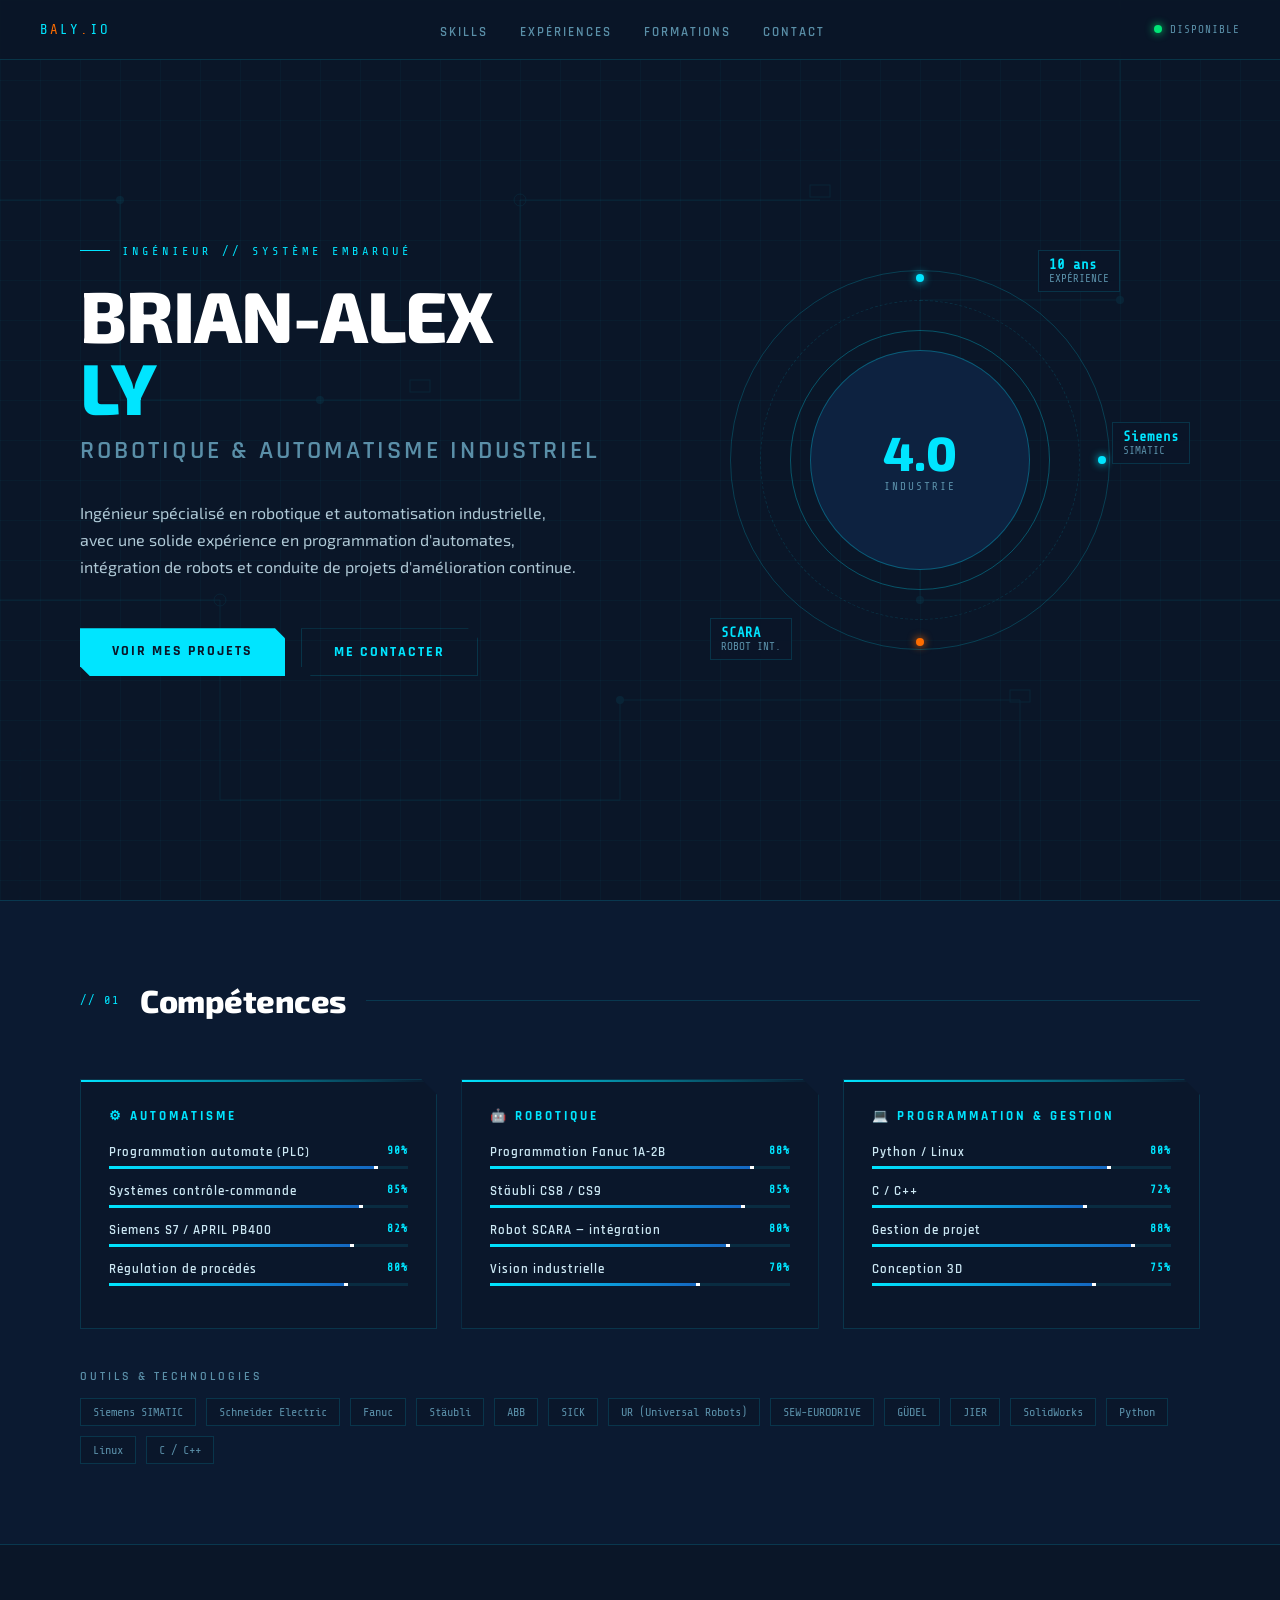
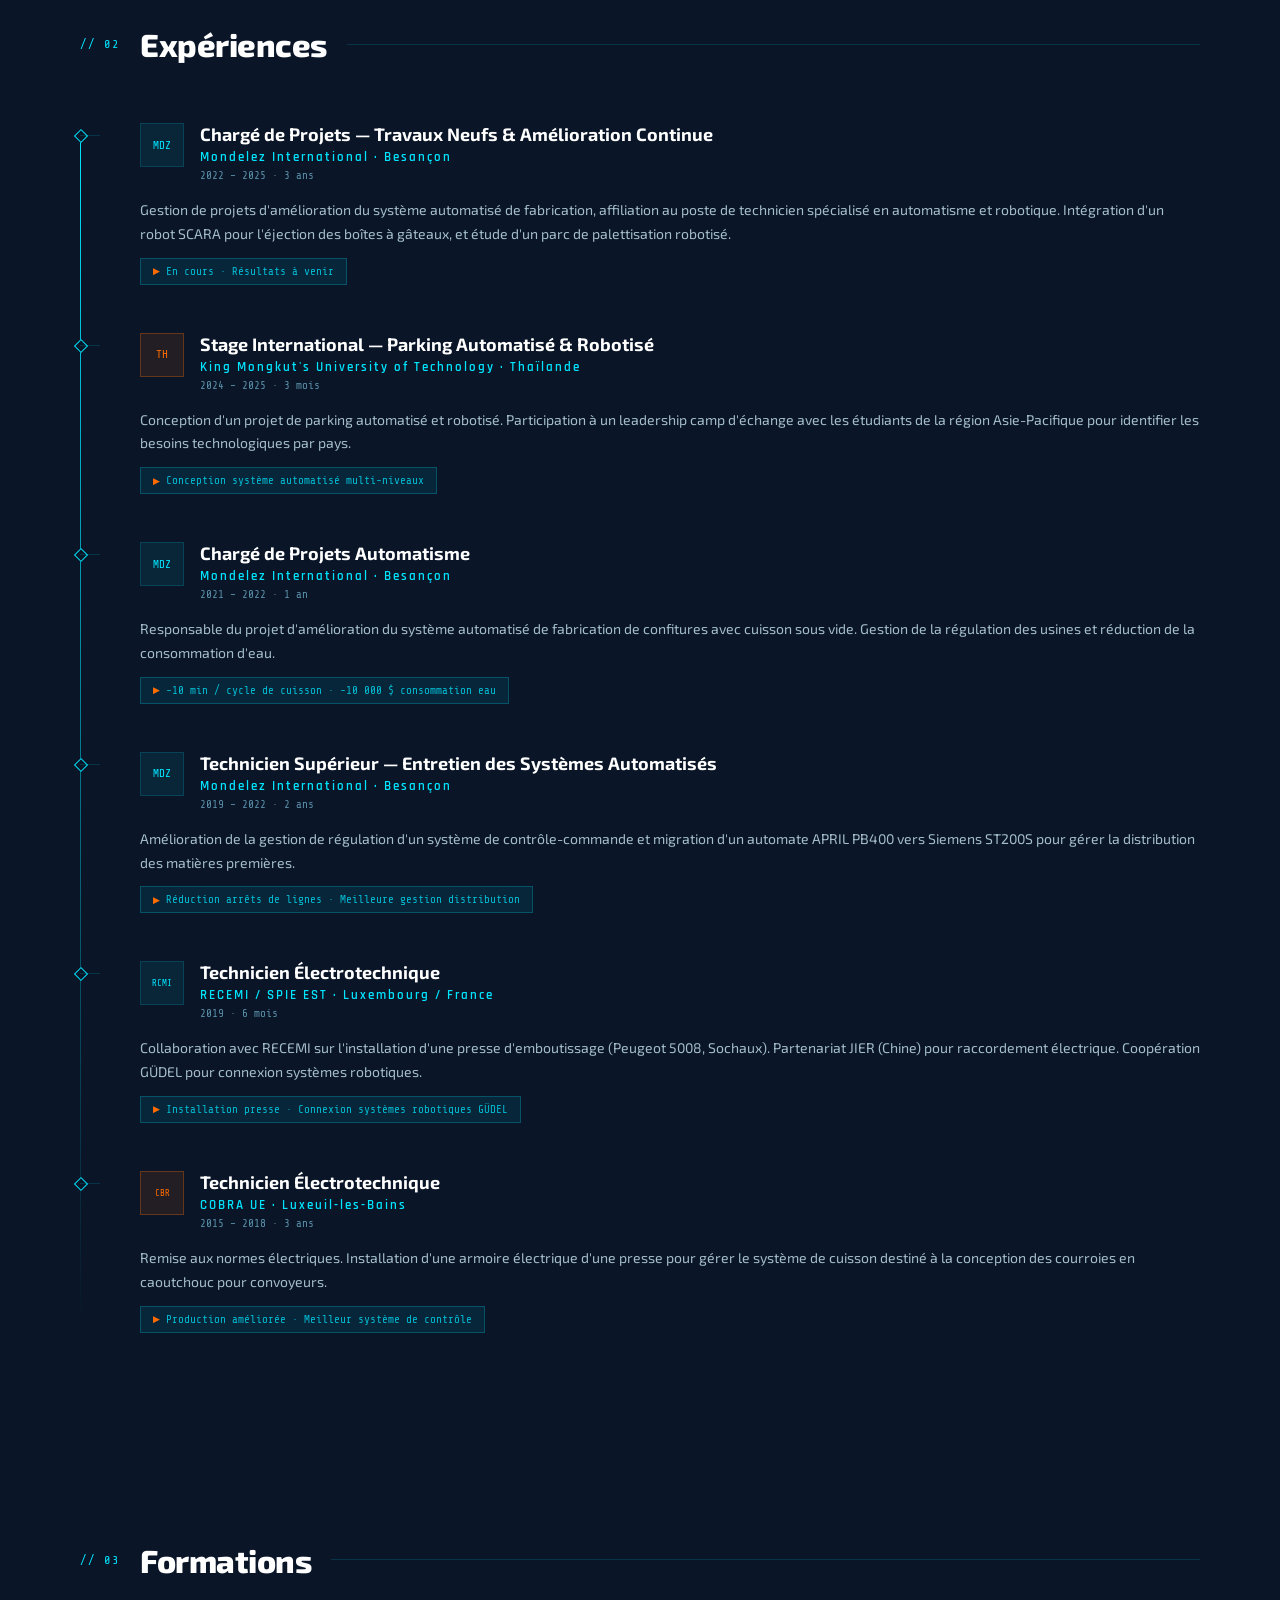
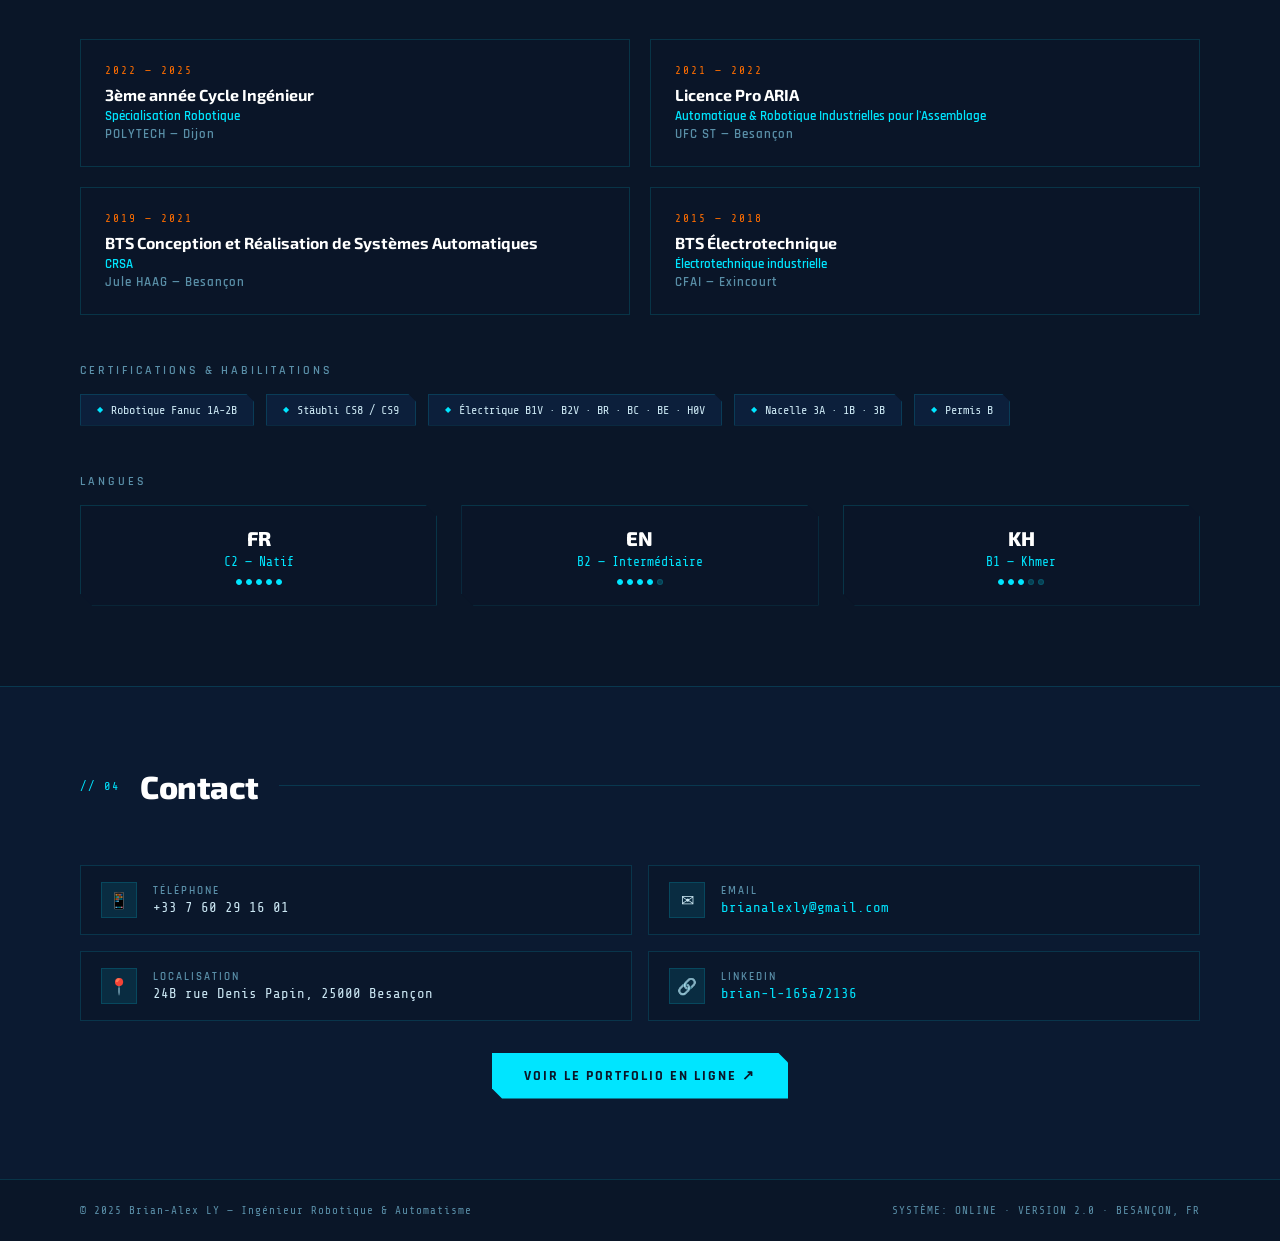
==== Index.html @ 38c1d8c1 "Create Index.html" ====
<!DOCTYPE html>
<html lang="fr">
<head>
<meta charset="UTF-8">
<meta name="viewport" content="width=device-width, initial-scale=1.0">
<title>Brian-Alex LY — Ingénieur Robotique & Automatisme</title>
<link href="https://fonts.googleapis.com/css2?family=Share+Tech+Mono&family=Rajdhani:wght@400;500;600;700&family=Exo+2:wght@300;400;600;800&display=swap" rel="stylesheet">
<style>
  :root {
    --cyan: #00e5ff;
    --blue: #1565c0;
    --dark-blue: #0a1628;
    --mid-blue: #0d2240;
    --accent: #00bcd4;
    --orange: #ff6d00;
    --text: #cce8f4;
    --muted: #5a8fa8;
    --grid: rgba(0,229,255,0.04);
    --border: rgba(0,229,255,0.15);
  }

  * { margin: 0; padding: 0; box-sizing: border-box; }

  html { scroll-behavior: smooth; }

  body {
    background: var(--dark-blue);
    color: var(--text);
    font-family: 'Exo 2', sans-serif;
    overflow-x: hidden;
  }

  /* GRID BACKGROUND */
  body::before {
    content: '';
    position: fixed;
    inset: 0;
    background-image:
      linear-gradient(rgba(0,229,255,0.03) 1px, transparent 1px),
      linear-gradient(90deg, rgba(0,229,255,0.03) 1px, transparent 1px);
    background-size: 40px 40px;
    pointer-events: none;
    z-index: 0;
  }

  /* CIRCUIT LINES */
  .circuit-bg {
    position: fixed;
    inset: 0;
    pointer-events: none;
    z-index: 0;
    overflow: hidden;
  }

  .circuit-bg svg {
    width: 100%;
    height: 100%;
    opacity: 0.07;
  }

  /* SCAN LINE */
  body::after {
    content: '';
    position: fixed;
    top: -100%;
    left: 0;
    right: 0;
    height: 2px;
    background: linear-gradient(90deg, transparent, var(--cyan), transparent);
    animation: scan 8s linear infinite;
    z-index: 1;
    pointer-events: none;
  }

  @keyframes scan {
    0% { top: -2px; opacity: 0.6; }
    100% { top: 100vh; opacity: 0; }
  }

  /* NAVIGATION */
  nav {
    position: fixed;
    top: 0;
    left: 0;
    right: 0;
    z-index: 100;
    background: rgba(10,22,40,0.92);
    border-bottom: 1px solid var(--border);
    backdrop-filter: blur(10px);
    display: flex;
    align-items: center;
    justify-content: space-between;
    padding: 0 40px;
    height: 60px;
  }

  .nav-logo {
    font-family: 'Share Tech Mono', monospace;
    color: var(--cyan);
    font-size: 14px;
    letter-spacing: 2px;
  }

  .nav-logo span {
    color: var(--orange);
  }

  nav ul {
    list-style: none;
    display: flex;
    gap: 32px;
  }

  nav a {
    color: var(--muted);
    text-decoration: none;
    font-family: 'Rajdhani', sans-serif;
    font-size: 13px;
    letter-spacing: 2px;
    text-transform: uppercase;
    font-weight: 600;
    transition: color 0.2s;
    position: relative;
  }

  nav a::after {
    content: '';
    position: absolute;
    bottom: -4px;
    left: 0;
    right: 0;
    height: 1px;
    background: var(--cyan);
    transform: scaleX(0);
    transition: transform 0.2s;
  }

  nav a:hover { color: var(--cyan); }
  nav a:hover::after { transform: scaleX(1); }

  /* HUD CORNER */
  .hud-corner {
    font-family: 'Share Tech Mono', monospace;
    font-size: 11px;
    color: var(--muted);
    letter-spacing: 1px;
  }

  /* MAIN WRAPPER */
  main {
    position: relative;
    z-index: 2;
  }

  /* HERO */
  .hero {
    min-height: 100vh;
    display: flex;
    align-items: center;
    padding: 80px 80px 60px;
    position: relative;
    overflow: hidden;
  }

  .hero-content {
    flex: 1;
    max-width: 650px;
  }

  .hero-label {
    font-family: 'Share Tech Mono', monospace;
    font-size: 12px;
    color: var(--cyan);
    letter-spacing: 4px;
    text-transform: uppercase;
    margin-bottom: 20px;
    display: flex;
    align-items: center;
    gap: 12px;
  }

  .hero-label::before {
    content: '';
    display: inline-block;
    width: 30px;
    height: 1px;
    background: var(--cyan);
  }

  h1 {
    font-family: 'Exo 2', sans-serif;
    font-size: clamp(42px, 6vw, 72px);
    font-weight: 800;
    line-height: 1;
    letter-spacing: -1px;
    margin-bottom: 12px;
    color: #ffffff;
  }

  h1 .last-name {
    color: var(--cyan);
    display: block;
  }

  .hero-title {
    font-family: 'Rajdhani', sans-serif;
    font-size: clamp(18px, 2.5vw, 26px);
    font-weight: 600;
    color: var(--muted);
    letter-spacing: 3px;
    text-transform: uppercase;
    margin-bottom: 32px;
  }

  .hero-desc {
    font-size: 16px;
    line-height: 1.7;
    color: var(--text);
    max-width: 500px;
    margin-bottom: 48px;
    opacity: 0.85;
  }

  .hero-cta {
    display: flex;
    gap: 16px;
    flex-wrap: wrap;
  }

  .btn-primary {
    font-family: 'Rajdhani', sans-serif;
    font-size: 14px;
    font-weight: 700;
    letter-spacing: 2px;
    text-transform: uppercase;
    padding: 14px 32px;
    background: var(--cyan);
    color: var(--dark-blue);
    border: none;
    cursor: pointer;
    clip-path: polygon(0 0, calc(100% - 10px) 0, 100% 10px, 100% 100%, 10px 100%, 0 calc(100% - 10px));
    transition: all 0.2s;
    text-decoration: none;
    display: inline-block;
  }

  .btn-primary:hover {
    background: #fff;
    transform: translateY(-2px);
  }

  .btn-ghost {
    font-family: 'Rajdhani', sans-serif;
    font-size: 14px;
    font-weight: 700;
    letter-spacing: 2px;
    text-transform: uppercase;
    padding: 14px 32px;
    background: transparent;
    color: var(--cyan);
    border: 1px solid var(--border);
    cursor: pointer;
    clip-path: polygon(0 0, calc(100% - 10px) 0, 100% 10px, 100% 100%, 10px 100%, 0 calc(100% - 10px));
    transition: all 0.2s;
    text-decoration: none;
    display: inline-block;
  }

  .btn-ghost:hover {
    background: rgba(0,229,255,0.08);
    border-color: var(--cyan);
    transform: translateY(-2px);
  }

  /* HERO VISUAL */
  .hero-visual {
    flex: 1;
    display: flex;
    justify-content: center;
    align-items: center;
    position: relative;
  }

  .robot-hud {
    position: relative;
    width: 380px;
    height: 380px;
  }

  .hud-ring {
    position: absolute;
    border-radius: 50%;
    border: 1px solid var(--border);
  }

  .hud-ring-1 {
    inset: 0;
    border-color: rgba(0,229,255,0.2);
    animation: spin-slow 20s linear infinite;
  }

  .hud-ring-2 {
    inset: 30px;
    border-color: rgba(0,229,255,0.12);
    animation: spin-slow 15s linear infinite reverse;
    border-style: dashed;
  }

  .hud-ring-3 {
    inset: 60px;
    border-color: rgba(0,229,255,0.3);
    animation: spin-slow 10s linear infinite;
  }

  @keyframes spin-slow {
    from { transform: rotate(0deg); }
    to { transform: rotate(360deg); }
  }

  .hud-center {
    position: absolute;
    inset: 80px;
    border-radius: 50%;
    background: var(--mid-blue);
    border: 1px solid rgba(0,229,255,0.3);
    display: flex;
    flex-direction: column;
    align-items: center;
    justify-content: center;
    font-family: 'Share Tech Mono', monospace;
  }

  .hud-center .hud-big {
    font-size: 48px;
    font-weight: 800;
    color: var(--cyan);
    font-family: 'Exo 2', sans-serif;
    line-height: 1;
  }

  .hud-center .hud-small {
    font-size: 11px;
    color: var(--muted);
    letter-spacing: 2px;
    margin-top: 4px;
  }

  .hud-dot {
    position: absolute;
    width: 8px;
    height: 8px;
    border-radius: 50%;
    background: var(--cyan);
    box-shadow: 0 0 8px var(--cyan);
  }

  .hud-stat {
    position: absolute;
    font-family: 'Share Tech Mono', monospace;
    font-size: 11px;
    color: var(--muted);
    background: rgba(10,22,40,0.9);
    border: 1px solid var(--border);
    padding: 6px 10px;
    white-space: nowrap;
  }

  .hud-stat strong { color: var(--cyan); display: block; font-size: 14px; }

  /* SECTION */
  section {
    padding: 80px 80px;
    position: relative;
    z-index: 2;
  }

  .section-header {
    display: flex;
    align-items: center;
    gap: 20px;
    margin-bottom: 60px;
  }

  .section-num {
    font-family: 'Share Tech Mono', monospace;
    font-size: 12px;
    color: var(--cyan);
    letter-spacing: 2px;
  }

  h2 {
    font-family: 'Exo 2', sans-serif;
    font-size: 32px;
    font-weight: 800;
    color: #fff;
    letter-spacing: -0.5px;
  }

  .section-line {
    flex: 1;
    height: 1px;
    background: var(--border);
  }

  /* SKILLS SECTION */
  #competences {
    background: rgba(13,34,64,0.4);
    border-top: 1px solid var(--border);
    border-bottom: 1px solid var(--border);
  }

  .skills-grid {
    display: grid;
    grid-template-columns: repeat(3, 1fr);
    gap: 24px;
  }

  .skill-category {
    background: rgba(10,22,40,0.6);
    border: 1px solid var(--border);
    padding: 28px;
    clip-path: polygon(0 0, calc(100% - 16px) 0, 100% 16px, 100% 100%, 0 100%);
    position: relative;
  }

  .skill-category::before {
    content: '';
    position: absolute;
    top: 0;
    left: 0;
    right: 0;
    height: 2px;
    background: linear-gradient(90deg, var(--cyan), transparent);
  }

  .skill-cat-title {
    font-family: 'Rajdhani', sans-serif;
    font-size: 13px;
    font-weight: 700;
    letter-spacing: 3px;
    text-transform: uppercase;
    color: var(--cyan);
    margin-bottom: 20px;
    display: flex;
    align-items: center;
    gap: 8px;
  }

  .skill-cat-title i {
    width: 20px;
    height: 20px;
    color: var(--orange);
  }

  .skill-item {
    margin-bottom: 14px;
  }

  .skill-name {
    font-size: 13px;
    color: var(--text);
    margin-bottom: 6px;
    display: flex;
    justify-content: space-between;
    font-family: 'Rajdhani', sans-serif;
    font-weight: 600;
    letter-spacing: 1px;
  }

  .skill-pct { color: var(--cyan); font-family: 'Share Tech Mono', monospace; font-size: 11px; }

  .skill-bar {
    height: 3px;
    background: rgba(0,229,255,0.1);
    position: relative;
    overflow: hidden;
  }

  .skill-fill {
    height: 100%;
    background: linear-gradient(90deg, var(--cyan), var(--blue));
    transition: width 1.2s ease;
    position: relative;
  }

  .skill-fill::after {
    content: '';
    position: absolute;
    right: 0;
    top: -2px;
    width: 4px;
    height: 7px;
    background: #fff;
  }

  /* EXPERIENCE */
  .timeline {
    position: relative;
    padding-left: 40px;
  }

  .timeline::before {
    content: '';
    position: absolute;
    left: 0;
    top: 8px;
    bottom: 8px;
    width: 1px;
    background: linear-gradient(180deg, var(--cyan), transparent);
  }

  .timeline-item {
    position: relative;
    margin-bottom: 48px;
    padding-left: 20px;
  }

  .timeline-item::before {
    content: '';
    position: absolute;
    left: -44px;
    top: 8px;
    width: 8px;
    height: 8px;
    border: 1px solid var(--cyan);
    background: var(--dark-blue);
    transform: rotate(45deg);
  }

  .timeline-item::after {
    content: '';
    position: absolute;
    left: -40px;
    top: 12px;
    width: 20px;
    height: 1px;
    background: var(--border);
  }

  .exp-header {
    display: flex;
    align-items: flex-start;
    gap: 16px;
    margin-bottom: 16px;
  }

  .exp-logo {
    width: 44px;
    height: 44px;
    background: rgba(0,229,255,0.08);
    border: 1px solid var(--border);
    display: flex;
    align-items: center;
    justify-content: center;
    font-family: 'Share Tech Mono', monospace;
    font-size: 11px;
    color: var(--cyan);
    flex-shrink: 0;
  }

  .exp-meta {
    flex: 1;
  }

  .exp-title {
    font-family: 'Exo 2', sans-serif;
    font-size: 18px;
    font-weight: 700;
    color: #fff;
    margin-bottom: 4px;
  }

  .exp-company {
    font-family: 'Rajdhani', sans-serif;
    font-size: 13px;
    color: var(--cyan);
    letter-spacing: 2px;
    font-weight: 600;
  }

  .exp-period {
    font-family: 'Share Tech Mono', monospace;
    font-size: 11px;
    color: var(--muted);
    margin-top: 4px;
  }

  .exp-body {
    font-size: 14px;
    line-height: 1.7;
    color: var(--text);
    opacity: 0.8;
    margin-bottom: 12px;
  }

  .result-badge {
    display: inline-flex;
    align-items: center;
    gap: 6px;
    background: rgba(0,188,212,0.1);
    border: 1px solid rgba(0,188,212,0.3);
    padding: 6px 12px;
    font-family: 'Share Tech Mono', monospace;
    font-size: 11px;
    color: var(--accent);
  }

  .result-badge::before {
    content: '▶';
    color: var(--orange);
    font-size: 9px;
  }

  /* FORMATION */
  .edu-grid {
    display: grid;
    grid-template-columns: repeat(2, 1fr);
    gap: 20px;
  }

  .edu-card {
    background: rgba(10,22,40,0.6);
    border: 1px solid var(--border);
    padding: 24px;
    position: relative;
    overflow: hidden;
    transition: border-color 0.2s, transform 0.2s;
  }

  .edu-card:hover {
    border-color: rgba(0,229,255,0.4);
    transform: translateY(-2px);
  }

  .edu-card::before {
    content: '';
    position: absolute;
    bottom: 0;
    left: 0;
    right: 0;
    height: 2px;
    background: linear-gradient(90deg, transparent, var(--cyan), transparent);
    opacity: 0;
    transition: opacity 0.2s;
  }

  .edu-card:hover::before { opacity: 1; }

  .edu-year {
    font-family: 'Share Tech Mono', monospace;
    font-size: 11px;
    color: var(--orange);
    margin-bottom: 8px;
    letter-spacing: 2px;
  }

  .edu-degree {
    font-family: 'Exo 2', sans-serif;
    font-size: 16px;
    font-weight: 700;
    color: #fff;
    margin-bottom: 4px;
  }

  .edu-school {
    font-size: 13px;
    color: var(--muted);
    font-family: 'Rajdhani', sans-serif;
    font-weight: 600;
    letter-spacing: 1px;
  }

  /* CERTIFICATIONS */
  .cert-grid {
    display: flex;
    flex-wrap: wrap;
    gap: 12px;
  }

  .cert-tag {
    display: inline-flex;
    align-items: center;
    gap: 8px;
    background: rgba(13,34,64,0.8);
    border: 1px solid var(--border);
    padding: 8px 16px;
    font-family: 'Share Tech Mono', monospace;
    font-size: 12px;
    color: var(--text);
    clip-path: polygon(0 0, calc(100% - 8px) 0, 100% 8px, 100% 100%, 0 100%);
  }

  .cert-tag::before {
    content: '◆';
    color: var(--cyan);
    font-size: 8px;
  }

  /* LANGUES */
  .lang-grid {
    display: flex;
    gap: 24px;
    flex-wrap: wrap;
  }

  .lang-card {
    flex: 1;
    min-width: 140px;
    background: rgba(10,22,40,0.6);
    border: 1px solid var(--border);
    padding: 20px;
    text-align: center;
    clip-path: polygon(0 0, calc(100% - 12px) 0, 100% 12px, 100% 100%, 12px 100%, 0 calc(100% - 12px));
  }

  .lang-name {
    font-family: 'Exo 2', sans-serif;
    font-size: 20px;
    font-weight: 800;
    color: #fff;
    margin-bottom: 4px;
  }

  .lang-level {
    font-family: 'Share Tech Mono', monospace;
    font-size: 13px;
    color: var(--cyan);
  }

  .lang-dots {
    display: flex;
    justify-content: center;
    gap: 4px;
    margin-top: 10px;
  }

  .lang-dot {
    width: 6px;
    height: 6px;
    border-radius: 50%;
    background: rgba(0,229,255,0.2);
    border: 1px solid var(--border);
  }

  .lang-dot.active { background: var(--cyan); border-color: var(--cyan); }

  /* CONTACT */
  #contact {
    background: rgba(13,34,64,0.4);
    border-top: 1px solid var(--border);
  }

  .contact-grid {
    display: grid;
    grid-template-columns: repeat(2, 1fr);
    gap: 16px;
  }

  .contact-item {
    display: flex;
    align-items: center;
    gap: 16px;
    background: rgba(10,22,40,0.6);
    border: 1px solid var(--border);
    padding: 16px 20px;
    transition: border-color 0.2s;
  }

  .contact-item:hover { border-color: rgba(0,229,255,0.4); }

  .contact-icon {
    width: 36px;
    height: 36px;
    background: rgba(0,229,255,0.1);
    border: 1px solid var(--border);
    display: flex;
    align-items: center;
    justify-content: center;
    font-size: 16px;
    flex-shrink: 0;
  }

  .contact-label {
    font-family: 'Rajdhani', sans-serif;
    font-size: 11px;
    letter-spacing: 2px;
    text-transform: uppercase;
    color: var(--muted);
    margin-bottom: 2px;
    font-weight: 600;
  }

  .contact-value {
    font-size: 14px;
    color: var(--text);
    font-family: 'Share Tech Mono', monospace;
  }

  .contact-value a {
    color: var(--cyan);
    text-decoration: none;
  }

  /* TOOLS */
  .tools-grid {
    display: flex;
    flex-wrap: wrap;
    gap: 10px;
  }

  .tool-tag {
    font-family: 'Share Tech Mono', monospace;
    font-size: 12px;
    color: var(--muted);
    background: rgba(10,22,40,0.6);
    border: 1px solid var(--border);
    padding: 6px 12px;
    transition: all 0.2s;
  }

  .tool-tag:hover {
    color: var(--cyan);
    border-color: rgba(0,229,255,0.3);
    background: rgba(0,229,255,0.05);
  }

  /* FOOTER */
  footer {
    position: relative;
    z-index: 2;
    border-top: 1px solid var(--border);
    padding: 24px 80px;
    display: flex;
    justify-content: space-between;
    align-items: center;
  }

  footer p {
    font-family: 'Share Tech Mono', monospace;
    font-size: 11px;
    color: var(--muted);
    letter-spacing: 1px;
  }

  /* GLITCH EFFECT */
  @keyframes glitch {
    0%, 100% { clip-path: none; transform: none; }
    20% { clip-path: inset(20% 0 60% 0); transform: translateX(-3px); }
    40% { clip-path: inset(60% 0 10% 0); transform: translateX(3px); }
    60% { clip-path: inset(40% 0 30% 0); transform: translateX(-2px); }
  }

  .glitch {
    position: relative;
    display: inline-block;
  }

  /* ANIMATE IN */
  .fade-in {
    opacity: 0;
    transform: translateY(20px);
    transition: opacity 0.6s ease, transform 0.6s ease;
  }

  .fade-in.visible {
    opacity: 1;
    transform: translateY(0);
  }

  /* STATUS INDICATOR */
  .status-dot {
    display: inline-block;
    width: 8px;
    height: 8px;
    border-radius: 50%;
    background: #00e676;
    box-shadow: 0 0 8px #00e676;
    animation: blink 2s ease-in-out infinite;
    margin-right: 8px;
  }

  @keyframes blink {
    0%, 100% { opacity: 1; }
    50% { opacity: 0.3; }
  }

  /* RESPONSIVE */
  @media (max-width: 900px) {
    section, .hero { padding: 60px 24px; }
    nav { padding: 0 24px; }
    nav ul { gap: 16px; }
    .hero { flex-direction: column; gap: 48px; }
    .hero-visual { order: -1; }
    .robot-hud { width: 260px; height: 260px; }
    .hud-center { inset: 55px; }
    .skills-grid { grid-template-columns: 1fr; }
    .edu-grid { grid-template-columns: 1fr; }
    .contact-grid { grid-template-columns: 1fr; }
    footer { padding: 20px 24px; flex-direction: column; gap: 8px; text-align: center; }
  }
</style>
</head>
<body>

<!-- Circuit background -->
<div class="circuit-bg">
  <svg viewBox="0 0 1440 900" preserveAspectRatio="xMidYMid slice" xmlns="http://www.w3.org/2000/svg">
    <path d="M 0 200 L 200 200 L 200 400 L 400 400" stroke="#00e5ff" stroke-width="1" fill="none"/>
    <circle cx="200" cy="200" r="4" fill="#00e5ff"/>
    <circle cx="400" cy="400" r="4" fill="#00e5ff"/>
    <path d="M 400 400 L 600 400 L 600 200 L 900 200" stroke="#00e5ff" stroke-width="1" fill="none"/>
    <circle cx="600" cy="200" r="6" fill="none" stroke="#00e5ff" stroke-width="1"/>
    <path d="M 1200 0 L 1200 300 L 1000 300 L 1000 600 L 1440 600" stroke="#00e5ff" stroke-width="1" fill="none"/>
    <circle cx="1200" cy="300" r="4" fill="#00e5ff"/>
    <circle cx="1000" cy="600" r="4" fill="#00e5ff"/>
    <path d="M 0 600 L 300 600 L 300 800 L 700 800" stroke="#00e5ff" stroke-width="1" fill="none"/>
    <circle cx="300" cy="600" r="6" fill="none" stroke="#00e5ff" stroke-width="1"/>
    <path d="M 700 800 L 700 700 L 1100 700 L 1100 900" stroke="#00e5ff" stroke-width="1" fill="none"/>
    <circle cx="700" cy="700" r="4" fill="#00e5ff"/>
    <rect x="490" y="380" width="20" height="12" fill="none" stroke="#00e5ff" stroke-width="1"/>
    <rect x="890" y="185" width="20" height="12" fill="none" stroke="#00e5ff" stroke-width="1"/>
    <rect x="1090" y="690" width="20" height="12" fill="none" stroke="#00e5ff" stroke-width="1"/>
    <path d="M 800 0 L 800 150 L 1100 150" stroke="#00e5ff" stroke-width="0.5" stroke-dasharray="4,4" fill="none" opacity="0.5"/>
    <path d="M 100 900 L 100 750 L 500 750" stroke="#00e5ff" stroke-width="0.5" stroke-dasharray="4,4" fill="none" opacity="0.5"/>
  </svg>
</div>

<!-- Navigation -->
<nav>
  <div class="nav-logo">B<span>A</span>LY<span>.</span>IO</div>
  <ul>
    <li><a href="#competences">Skills</a></li>
    <li><a href="#experience">Expériences</a></li>
    <li><a href="#formations">Formations</a></li>
    <li><a href="#contact">Contact</a></li>
  </ul>
  <div class="hud-corner"><span class="status-dot"></span>DISPONIBLE</div>
</nav>

<!-- Hero -->
<main>
<section class="hero">
  <div class="hero-content">
    <div class="hero-label">
      <span>Ingénieur // Système embarqué</span>
    </div>
    <h1>
      BRIAN-ALEX
      <span class="last-name">LY</span>
    </h1>
    <div class="hero-title">Robotique &amp; Automatisme Industriel</div>
    <p class="hero-desc">
      Ingénieur spécialisé en robotique et automatisation industrielle, avec une solide expérience en programmation d'automates, intégration de robots et conduite de projets d'amélioration continue.
    </p>
    <div class="hero-cta">
      <a href="#experience" class="btn-primary">Voir mes projets</a>
      <a href="mailto:brianalexly@gmail.com" class="btn-ghost">Me contacter</a>
    </div>
  </div>

  <div class="hero-visual">
    <div class="robot-hud">
      <div class="hud-ring hud-ring-1"></div>
      <div class="hud-ring hud-ring-2"></div>
      <div class="hud-ring hud-ring-3"></div>
      <div class="hud-center">
        <div class="hud-big">4.0</div>
        <div class="hud-small">INDUSTRIE</div>
      </div>
      <!-- Dots on rings -->
      <div class="hud-dot" style="top: 4px; left: 50%; margin-left: -4px;"></div>
      <div class="hud-dot" style="bottom: 4px; left: 50%; margin-left: -4px; background: var(--orange);box-shadow:0 0 8px var(--orange);"></div>
      <div class="hud-dot" style="right: 4px; top: 50%; margin-top: -4px;"></div>
      <!-- HUD Stats floating -->
      <div class="hud-stat" style="top: -20px; right: -10px;">
        <strong>10 ans</strong>EXPÉRIENCE
      </div>
      <div class="hud-stat" style="bottom: -10px; left: -20px;">
        <strong>SCARA</strong>ROBOT INT.
      </div>
      <div class="hud-stat" style="top: 40%; right: -80px;">
        <strong>Siemens</strong>SIMATIC
      </div>
    </div>
  </div>
</section>

<!-- Compétences -->
<section id="competences">
  <div class="section-header">
    <span class="section-num">// 01</span>
    <h2>Compétences</h2>
    <div class="section-line"></div>
  </div>

  <div class="skills-grid">
    <div class="skill-category fade-in">
      <div class="skill-cat-title">⚙ Automatisme</div>
      <div class="skill-item">
        <div class="skill-name">Programmation automate (PLC) <span class="skill-pct">90%</span></div>
        <div class="skill-bar"><div class="skill-fill" data-width="90" style="width:0%"></div></div>
      </div>
      <div class="skill-item">
        <div class="skill-name">Systèmes contrôle-commande <span class="skill-pct">85%</span></div>
        <div class="skill-bar"><div class="skill-fill" data-width="85" style="width:0%"></div></div>
      </div>
      <div class="skill-item">
        <div class="skill-name">Siemens S7 / APRIL PB400 <span class="skill-pct">82%</span></div>
        <div class="skill-bar"><div class="skill-fill" data-width="82" style="width:0%"></div></div>
      </div>
      <div class="skill-item">
        <div class="skill-name">Régulation de procédés <span class="skill-pct">80%</span></div>
        <div class="skill-bar"><div class="skill-fill" data-width="80" style="width:0%"></div></div>
      </div>
    </div>

    <div class="skill-category fade-in" style="transition-delay:0.1s">
      <div class="skill-cat-title">🤖 Robotique</div>
      <div class="skill-item">
        <div class="skill-name">Programmation Fanuc 1A-2B <span class="skill-pct">88%</span></div>
        <div class="skill-bar"><div class="skill-fill" data-width="88" style="width:0%"></div></div>
      </div>
      <div class="skill-item">
        <div class="skill-name">Stäubli CS8 / CS9 <span class="skill-pct">85%</span></div>
        <div class="skill-bar"><div class="skill-fill" data-width="85" style="width:0%"></div></div>
      </div>
      <div class="skill-item">
        <div class="skill-name">Robot SCARA — intégration <span class="skill-pct">80%</span></div>
        <div class="skill-bar"><div class="skill-fill" data-width="80" style="width:0%"></div></div>
      </div>
      <div class="skill-item">
        <div class="skill-name">Vision industrielle <span class="skill-pct">70%</span></div>
        <div class="skill-bar"><div class="skill-fill" data-width="70" style="width:0%"></div></div>
      </div>
    </div>

    <div class="skill-category fade-in" style="transition-delay:0.2s">
      <div class="skill-cat-title">💻 Programmation &amp; Gestion</div>
      <div class="skill-item">
        <div class="skill-name">Python / Linux <span class="skill-pct">80%</span></div>
        <div class="skill-bar"><div class="skill-fill" data-width="80" style="width:0%"></div></div>
      </div>
      <div class="skill-item">
        <div class="skill-name">C / C++ <span class="skill-pct">72%</span></div>
        <div class="skill-bar"><div class="skill-fill" data-width="72" style="width:0%"></div></div>
      </div>
      <div class="skill-item">
        <div class="skill-name">Gestion de projet <span class="skill-pct">88%</span></div>
        <div class="skill-bar"><div class="skill-fill" data-width="88" style="width:0%"></div></div>
      </div>
      <div class="skill-item">
        <div class="skill-name">Conception 3D <span class="skill-pct">75%</span></div>
        <div class="skill-bar"><div class="skill-fill" data-width="75" style="width:0%"></div></div>
      </div>
    </div>
  </div>

  <!-- Tools -->
  <div style="margin-top: 40px;">
    <div style="font-family:'Rajdhani',sans-serif;font-size:12px;letter-spacing:3px;color:var(--muted);text-transform:uppercase;font-weight:600;margin-bottom:14px;">Outils &amp; Technologies</div>
    <div class="tools-grid">
      <span class="tool-tag">Siemens SIMATIC</span>
      <span class="tool-tag">Schneider Electric</span>
      <span class="tool-tag">Fanuc</span>
      <span class="tool-tag">Stäubli</span>
      <span class="tool-tag">ABB</span>
      <span class="tool-tag">SICK</span>
      <span class="tool-tag">UR (Universal Robots)</span>
      <span class="tool-tag">SEW-EURODRIVE</span>
      <span class="tool-tag">GÜDEL</span>
      <span class="tool-tag">JIER</span>
      <span class="tool-tag">SolidWorks</span>
      <span class="tool-tag">Python</span>
      <span class="tool-tag">Linux</span>
      <span class="tool-tag">C / C++</span>
    </div>
  </div>
</section>

<!-- Experience -->
<section id="experience">
  <div class="section-header">
    <span class="section-num">// 02</span>
    <h2>Expériences</h2>
    <div class="section-line"></div>
  </div>

  <div class="timeline">

    <div class="timeline-item fade-in">
      <div class="exp-header">
        <div class="exp-logo">MDZ</div>
        <div class="exp-meta">
          <div class="exp-title">Chargé de Projets — Travaux Neufs &amp; Amélioration Continue</div>
          <div class="exp-company">Mondelez International · Besançon</div>
          <div class="exp-period">2022 – 2025 · 3 ans</div>
        </div>
      </div>
      <p class="exp-body">
        Gestion de projets d'amélioration du système automatisé de fabrication, affiliation au poste de technicien spécialisé en automatisme et robotique. Intégration d'un robot SCARA pour l'éjection des boîtes à gâteaux, et étude d'un parc de palettisation robotisé.
      </p>
      <span class="result-badge">En cours · Résultats à venir</span>
    </div>

    <div class="timeline-item fade-in" style="transition-delay:0.1s">
      <div class="exp-header">
        <div class="exp-logo" style="background:rgba(255,109,0,0.1);border-color:rgba(255,109,0,0.3);color:var(--orange);">TH</div>
        <div class="exp-meta">
          <div class="exp-title">Stage International — Parking Automatisé &amp; Robotisé</div>
          <div class="exp-company">King Mongkut's University of Technology · Thaïlande</div>
          <div class="exp-period">2024 – 2025 · 3 mois</div>
        </div>
      </div>
      <p class="exp-body">
        Conception d'un projet de parking automatisé et robotisé. Participation à un leadership camp d'échange avec les étudiants de la région Asie-Pacifique pour identifier les besoins technologiques par pays.
      </p>
      <span class="result-badge">Conception système automatisé multi-niveaux</span>
    </div>

    <div class="timeline-item fade-in" style="transition-delay:0.15s">
      <div class="exp-header">
        <div class="exp-logo">MDZ</div>
        <div class="exp-meta">
          <div class="exp-title">Chargé de Projets Automatisme</div>
          <div class="exp-company">Mondelez International · Besançon</div>
          <div class="exp-period">2021 – 2022 · 1 an</div>
        </div>
      </div>
      <p class="exp-body">
        Responsable du projet d'amélioration du système automatisé de fabrication de confitures avec cuisson sous vide. Gestion de la régulation des usines et réduction de la consommation d'eau.
      </p>
      <span class="result-badge">-10 min / cycle de cuisson · -10 000 $ consommation eau</span>
    </div>

    <div class="timeline-item fade-in" style="transition-delay:0.2s">
      <div class="exp-header">
        <div class="exp-logo">MDZ</div>
        <div class="exp-meta">
          <div class="exp-title">Technicien Supérieur — Entretien des Systèmes Automatisés</div>
          <div class="exp-company">Mondelez International · Besançon</div>
          <div class="exp-period">2019 – 2022 · 2 ans</div>
        </div>
      </div>
      <p class="exp-body">
        Amélioration de la gestion de régulation d'un système de contrôle-commande et migration d'un automate APRIL PB400 vers Siemens ST200S pour gérer la distribution des matières premières.
      </p>
      <span class="result-badge">Réduction arrêts de lignes · Meilleure gestion distribution</span>
    </div>

    <div class="timeline-item fade-in" style="transition-delay:0.25s">
      <div class="exp-header">
        <div class="exp-logo" style="font-size:9px;">RCMI</div>
        <div class="exp-meta">
          <div class="exp-title">Technicien Électrotechnique</div>
          <div class="exp-company">RECEMI / SPIE EST · Luxembourg / France</div>
          <div class="exp-period">2019 · 6 mois</div>
        </div>
      </div>
      <p class="exp-body">
        Collaboration avec RECEMI sur l'installation d'une presse d'emboutissage (Peugeot 5008, Sochaux). Partenariat JIER (Chine) pour raccordement électrique. Coopération GÜDEL pour connexion systèmes robotiques.
      </p>
      <span class="result-badge">Installation presse · Connexion systèmes robotiques GÜDEL</span>
    </div>

    <div class="timeline-item fade-in" style="transition-delay:0.3s">
      <div class="exp-header">
        <div class="exp-logo" style="font-size:9px;background:rgba(255,109,0,0.1);border-color:rgba(255,109,0,0.3);color:var(--orange);">CBR</div>
        <div class="exp-meta">
          <div class="exp-title">Technicien Électrotechnique</div>
          <div class="exp-company">COBRA UE · Luxeuil-les-Bains</div>
          <div class="exp-period">2015 – 2018 · 3 ans</div>
        </div>
      </div>
      <p class="exp-body">
        Remise aux normes électriques. Installation d'une armoire électrique d'une presse pour gérer le système de cuisson destiné à la conception des courroies en caoutchouc pour convoyeurs.
      </p>
      <span class="result-badge">Production améliorée · Meilleur système de contrôle</span>
    </div>

  </div>
</section>

<!-- Formations -->
<section id="formations">
  <div class="section-header">
    <span class="section-num">// 03</span>
    <h2>Formations</h2>
    <div class="section-line"></div>
  </div>

  <div class="edu-grid">
    <div class="edu-card fade-in">
      <div class="edu-year">2022 — 2025</div>
      <div class="edu-degree">3ème année Cycle Ingénieur</div>
      <div style="font-size:13px;color:var(--cyan);margin:4px 0 2px;font-family:'Rajdhani',sans-serif;font-weight:600;">Spécialisation Robotique</div>
      <div class="edu-school">POLYTECH — Dijon</div>
    </div>
    <div class="edu-card fade-in" style="transition-delay:0.05s">
      <div class="edu-year">2021 — 2022</div>
      <div class="edu-degree">Licence Pro ARIA</div>
      <div style="font-size:13px;color:var(--cyan);margin:4px 0 2px;font-family:'Rajdhani',sans-serif;font-weight:600;">Automatique &amp; Robotique Industrielles pour l'Assemblage</div>
      <div class="edu-school">UFC ST — Besançon</div>
    </div>
    <div class="edu-card fade-in" style="transition-delay:0.1s">
      <div class="edu-year">2019 — 2021</div>
      <div class="edu-degree">BTS Conception et Réalisation de Systèmes Automatiques</div>
      <div style="font-size:13px;color:var(--cyan);margin:4px 0 2px;font-family:'Rajdhani',sans-serif;font-weight:600;">CRSA</div>
      <div class="edu-school">Jule HAAG — Besançon</div>
    </div>
    <div class="edu-card fade-in" style="transition-delay:0.15s">
      <div class="edu-year">2015 — 2018</div>
      <div class="edu-degree">BTS Électrotechnique</div>
      <div style="font-size:13px;color:var(--cyan);margin:4px 0 2px;font-family:'Rajdhani',sans-serif;font-weight:600;">Électrotechnique industrielle</div>
      <div class="edu-school">CFAI — Exincourt</div>
    </div>
  </div>

  <!-- Certifications -->
  <div style="margin-top: 48px;">
    <div style="font-family:'Rajdhani',sans-serif;font-size:12px;letter-spacing:3px;color:var(--muted);text-transform:uppercase;font-weight:600;margin-bottom:16px;">Certifications &amp; Habilitations</div>
    <div class="cert-grid">
      <span class="cert-tag">Robotique Fanuc 1A-2B</span>
      <span class="cert-tag">Stäubli CS8 / CS9</span>
      <span class="cert-tag">Électrique B1V · B2V · BR · BC · BE · H0V</span>
      <span class="cert-tag">Nacelle 3A · 1B · 3B</span>
      <span class="cert-tag">Permis B</span>
    </div>
  </div>

  <!-- Langues -->
  <div style="margin-top: 48px;">
    <div style="font-family:'Rajdhani',sans-serif;font-size:12px;letter-spacing:3px;color:var(--muted);text-transform:uppercase;font-weight:600;margin-bottom:16px;">Langues</div>
    <div class="lang-grid">
      <div class="lang-card">
        <div class="lang-name">FR</div>
        <div class="lang-level">C2 — Natif</div>
        <div class="lang-dots">
          <div class="lang-dot active"></div>
          <div class="lang-dot active"></div>
          <div class="lang-dot active"></div>
          <div class="lang-dot active"></div>
          <div class="lang-dot active"></div>
        </div>
      </div>
      <div class="lang-card">
        <div class="lang-name">EN</div>
        <div class="lang-level">B2 — Intermédiaire</div>
        <div class="lang-dots">
          <div class="lang-dot active"></div>
          <div class="lang-dot active"></div>
          <div class="lang-dot active"></div>
          <div class="lang-dot active"></div>
          <div class="lang-dot"></div>
        </div>
      </div>
      <div class="lang-card">
        <div class="lang-name">KH</div>
        <div class="lang-level">B1 — Khmer</div>
        <div class="lang-dots">
          <div class="lang-dot active"></div>
          <div class="lang-dot active"></div>
          <div class="lang-dot active"></div>
          <div class="lang-dot"></div>
          <div class="lang-dot"></div>
        </div>
      </div>
    </div>
  </div>
</section>

<!-- Contact -->
<section id="contact">
  <div class="section-header">
    <span class="section-num">// 04</span>
    <h2>Contact</h2>
    <div class="section-line"></div>
  </div>

  <div class="contact-grid">
    <div class="contact-item">
      <div class="contact-icon">📱</div>
      <div>
        <div class="contact-label">Téléphone</div>
        <div class="contact-value">+33 7 60 29 16 01</div>
      </div>
    </div>
    <div class="contact-item">
      <div class="contact-icon">✉</div>
      <div>
        <div class="contact-label">Email</div>
        <div class="contact-value"><a href="mailto:brianalexly@gmail.com">brianalexly@gmail.com</a></div>
      </div>
    </div>
    <div class="contact-item">
      <div class="contact-icon">📍</div>
      <div>
        <div class="contact-label">Localisation</div>
        <div class="contact-value">24B rue Denis Papin, 25000 Besançon</div>
      </div>
    </div>
    <div class="contact-item">
      <div class="contact-icon">🔗</div>
      <div>
        <div class="contact-label">LinkedIn</div>
        <div class="contact-value"><a href="https://www.linkedin.com/in/brian-l-165a72136" target="_blank">brian-l-165a72136</a></div>
      </div>
    </div>
  </div>

  <div style="margin-top:32px;text-align:center;">
    <a href="https://baly1996.github.io" target="_blank" class="btn-primary">
      Voir le portfolio en ligne ↗
    </a>
  </div>
</section>
</main>

<footer>
  <p>© 2025 Brian-Alex LY — Ingénieur Robotique &amp; Automatisme</p>
  <p>SYSTÈME: ONLINE · VERSION 2.0 · BESANÇON, FR</p>
</footer>

<script>
// Skill bars animation
const observer = new IntersectionObserver((entries) => {
  entries.forEach(entry => {
    if (entry.isIntersecting) {
      entry.target.classList.add('visible');
      const bars = entry.target.querySelectorAll('.skill-fill');
      bars.forEach(bar => {
        bar.style.width = bar.dataset.width + '%';
      });
    }
  });
}, { threshold: 0.15 });

document.querySelectorAll('.fade-in').forEach(el => observer.observe(el));

// Animate skill bars when section enters view
const skillObs = new IntersectionObserver((entries) => {
  entries.forEach(entry => {
    if (entry.isIntersecting) {
      entry.target.querySelectorAll('.skill-fill').forEach(bar => {
        setTimeout(() => { bar.style.width = bar.dataset.width + '%'; }, 200);
      });
      skillObs.unobserve(entry.target);
    }
  });
}, { threshold: 0.2 });

document.querySelectorAll('.skill-category').forEach(el => skillObs.observe(el));

// Typing effect for hero label
const label = document.querySelector('.hero-label span');
const text = label.textContent;
label.textContent = '';
let i = 0;
const type = () => {
  if (i < text.length) {
    label.textContent += text[i++];
    setTimeout(type, 40);
  }
};
setTimeout(type, 500);

// HUD dots orbit
const dots = document.querySelectorAll('.hud-dot');
let angle = 0;
setInterval(() => {
  angle += 0.5;
}, 50);
</script>
</body>
</html>
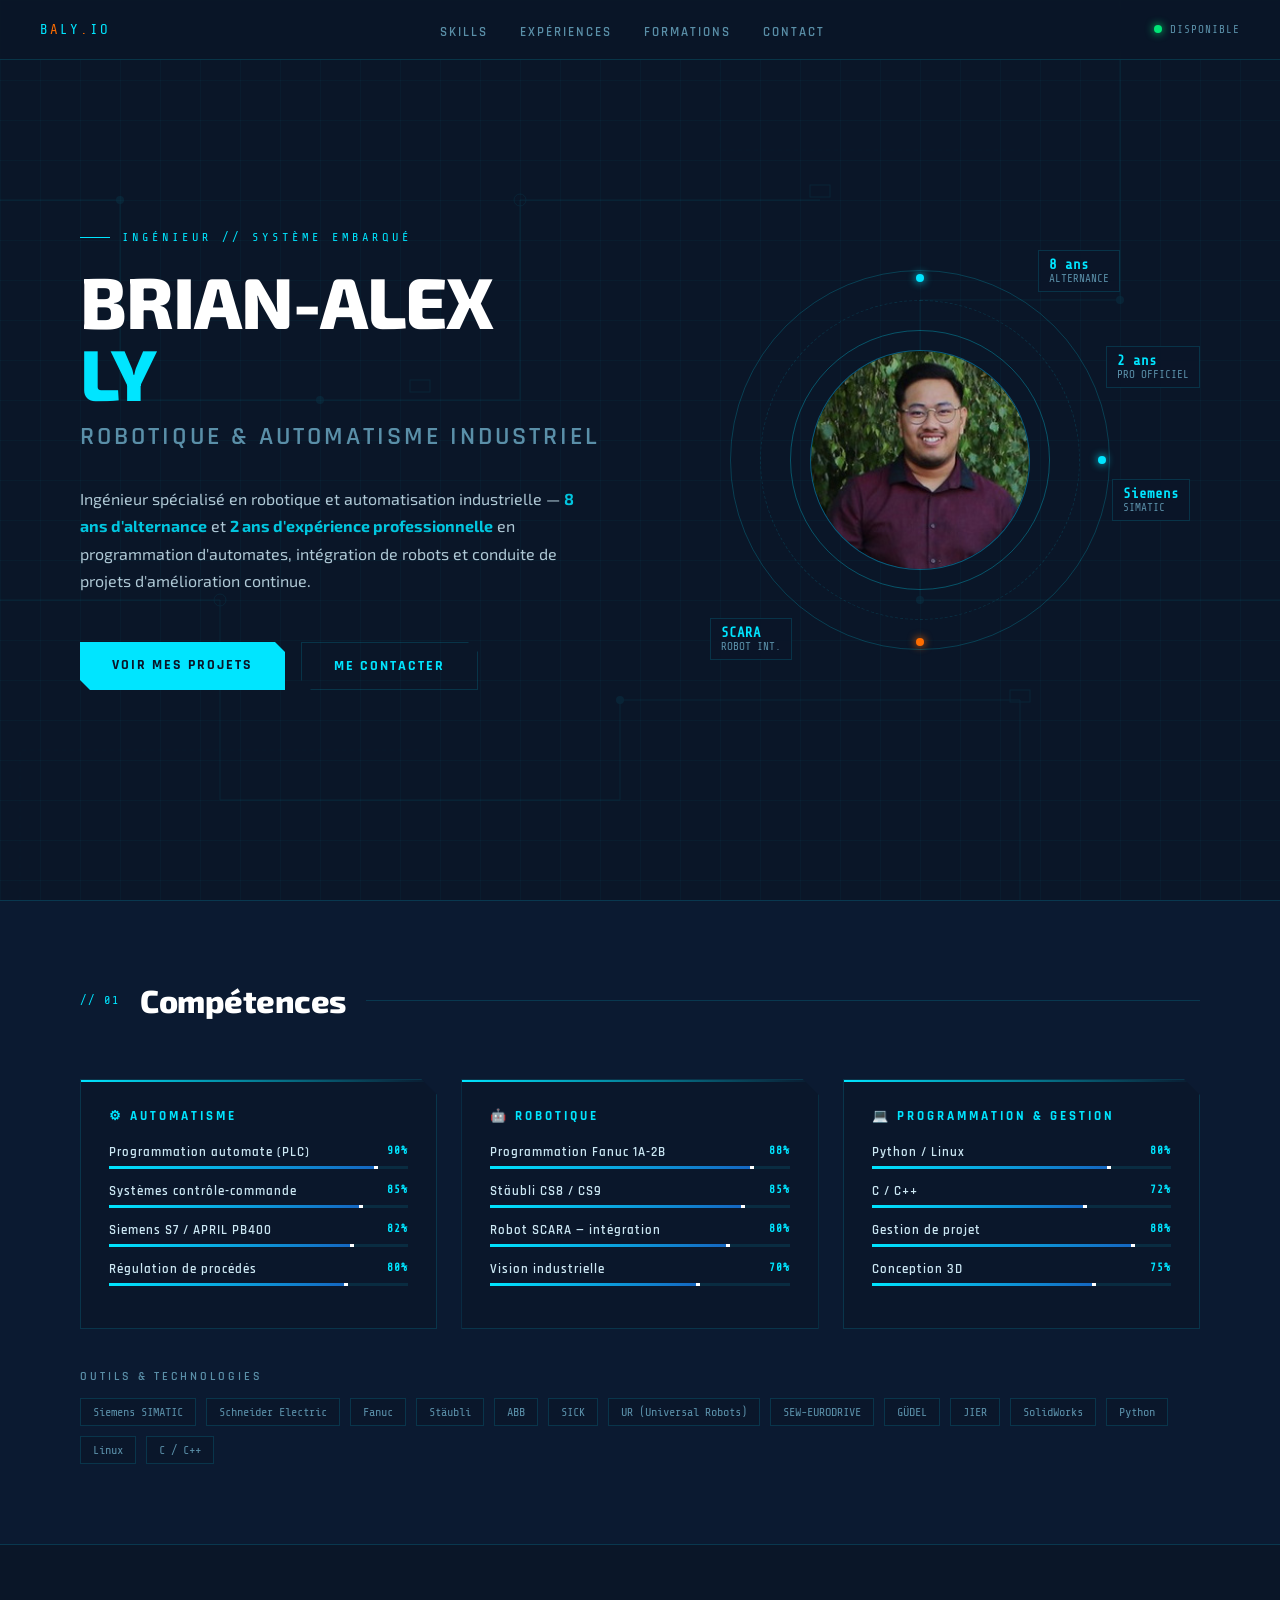
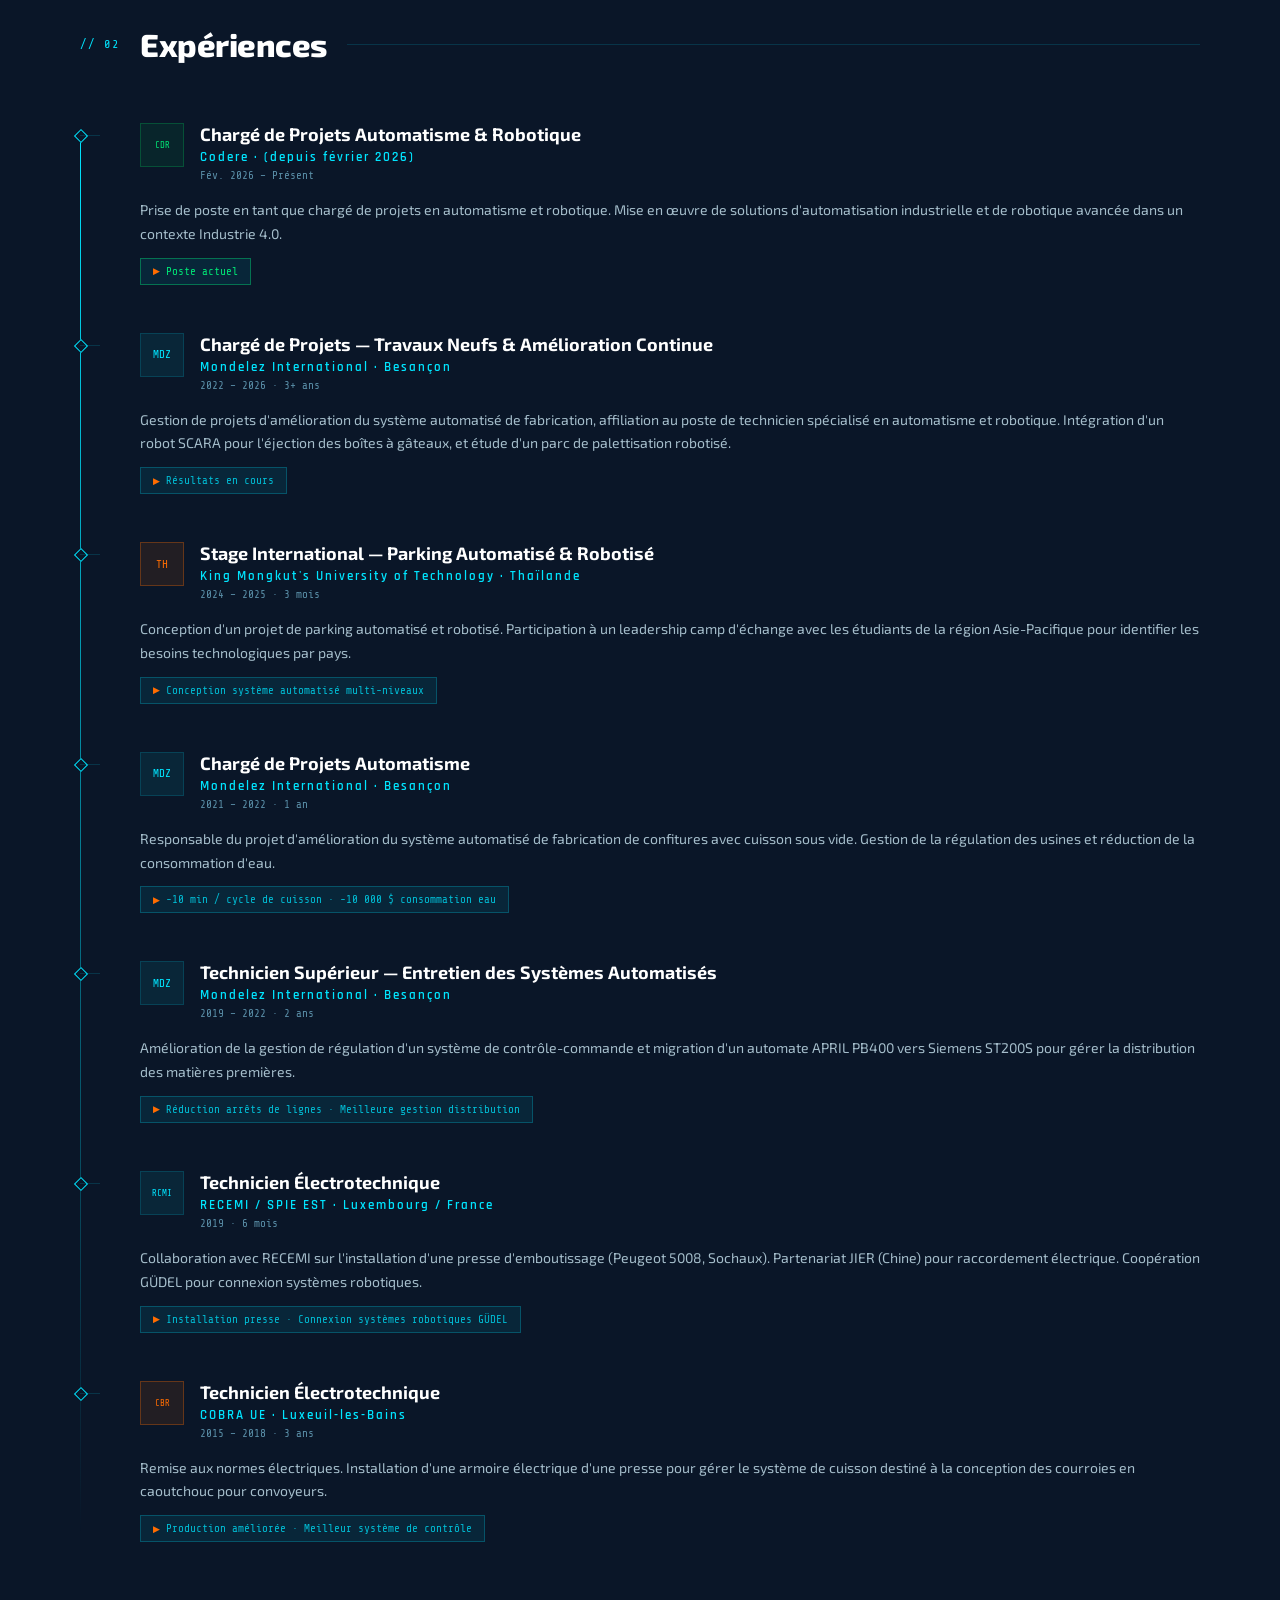
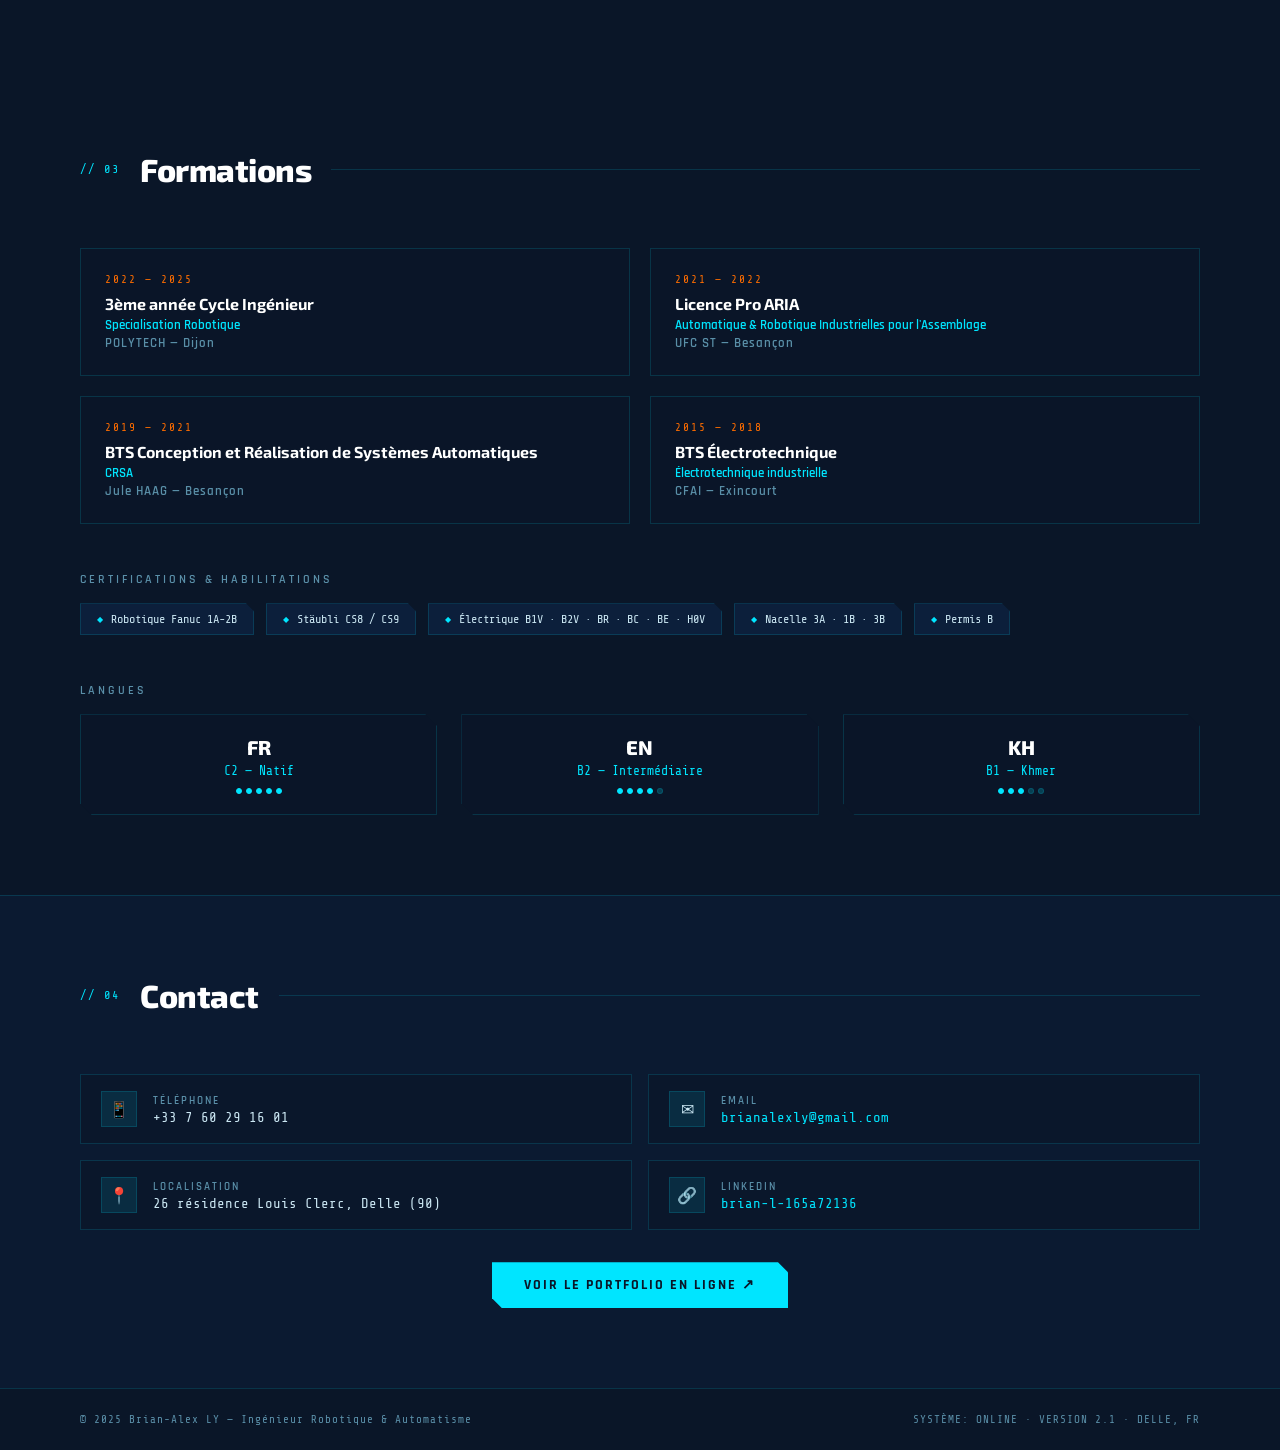
==== commit 2e48726e: "Update Index.html" ====
--- a/Index.html
+++ b/Index.html
@@ -950,7 +950,7 @@
     </h1>
     <div class="hero-title">Robotique &amp; Automatisme Industriel</div>
     <p class="hero-desc">
-      Ingénieur spécialisé en robotique et automatisation industrielle, avec une solide expérience en programmation d'automates, intégration de robots et conduite de projets d'amélioration continue.
+      Ingénieur spécialisé en robotique et automatisation industrielle — <strong style="color:var(--cyan)">8 ans d'alternance</strong> et <strong style="color:var(--cyan)">2 ans d'expérience professionnelle</strong> en programmation d'automates, intégration de robots et conduite de projets d'amélioration continue.
     </p>
     <div class="hero-cta">
       <a href="#experience" class="btn-primary">Voir mes projets</a>
@@ -963,9 +963,8 @@
       <div class="hud-ring hud-ring-1"></div>
       <div class="hud-ring hud-ring-2"></div>
       <div class="hud-ring hud-ring-3"></div>
-      <div class="hud-center">
-        <div class="hud-big">4.0</div>
-        <div class="hud-small">INDUSTRIE</div>
+      <div class="hud-center" style="overflow:hidden; border-radius:50%;">
+        <img src="[data-uri]" alt="Brian-Alex LY" style="width:100%;height:100%;object-fit:cover;object-position:top center;border-radius:50%;" />
       </div>
       <!-- Dots on rings -->
       <div class="hud-dot" style="top: 4px; left: 50%; margin-left: -4px;"></div>
@@ -973,12 +972,15 @@
       <div class="hud-dot" style="right: 4px; top: 50%; margin-top: -4px;"></div>
       <!-- HUD Stats floating -->
       <div class="hud-stat" style="top: -20px; right: -10px;">
-        <strong>10 ans</strong>EXPÉRIENCE
+        <strong>8 ans</strong>ALTERNANCE
       </div>
       <div class="hud-stat" style="bottom: -10px; left: -20px;">
         <strong>SCARA</strong>ROBOT INT.
       </div>
-      <div class="hud-stat" style="top: 40%; right: -80px;">
+      <div class="hud-stat" style="top: 20%; right: -90px;">
+        <strong>2 ans</strong>PRO OFFICIEL
+      </div>
+      <div class="hud-stat" style="top: 55%; right: -80px;">
         <strong>Siemens</strong>SIMATIC
       </div>
     </div>
@@ -1089,17 +1091,32 @@
 
     <div class="timeline-item fade-in">
       <div class="exp-header">
+        <div class="exp-logo" style="background:rgba(0,180,80,0.1);border-color:rgba(0,180,80,0.3);color:#00e676;font-size:9px;">CDR</div>
+        <div class="exp-meta">
+          <div class="exp-title">Chargé de Projets Automatisme &amp; Robotique</div>
+          <div class="exp-company">Codere · (depuis février 2026)</div>
+          <div class="exp-period">Fév. 2026 – Présent</div>
+        </div>
+      </div>
+      <p class="exp-body">
+        Prise de poste en tant que chargé de projets en automatisme et robotique. Mise en œuvre de solutions d'automatisation industrielle et de robotique avancée dans un contexte Industrie 4.0.
+      </p>
+      <span class="result-badge" style="border-color:rgba(0,230,118,0.4);color:#00e676;">Poste actuel</span>
+    </div>
+
+    <div class="timeline-item fade-in">
+      <div class="exp-header">
         <div class="exp-logo">MDZ</div>
         <div class="exp-meta">
           <div class="exp-title">Chargé de Projets — Travaux Neufs &amp; Amélioration Continue</div>
           <div class="exp-company">Mondelez International · Besançon</div>
-          <div class="exp-period">2022 – 2025 · 3 ans</div>
+          <div class="exp-period">2022 – 2026 · 3+ ans</div>
         </div>
       </div>
       <p class="exp-body">
         Gestion de projets d'amélioration du système automatisé de fabrication, affiliation au poste de technicien spécialisé en automatisme et robotique. Intégration d'un robot SCARA pour l'éjection des boîtes à gâteaux, et étude d'un parc de palettisation robotisé.
       </p>
-      <span class="result-badge">En cours · Résultats à venir</span>
+      <span class="result-badge">Résultats en cours</span>
     </div>
 
     <div class="timeline-item fade-in" style="transition-delay:0.1s">
@@ -1295,7 +1312,7 @@
       <div class="contact-icon">📍</div>
       <div>
         <div class="contact-label">Localisation</div>
-        <div class="contact-value">24B rue Denis Papin, 25000 Besançon</div>
+        <div class="contact-value">26 résidence Louis Clerc, Delle (90)</div>
       </div>
     </div>
     <div class="contact-item">
@@ -1317,7 +1334,7 @@
 
 <footer>
   <p>© 2025 Brian-Alex LY — Ingénieur Robotique &amp; Automatisme</p>
-  <p>SYSTÈME: ONLINE · VERSION 2.0 · BESANÇON, FR</p>
+  <p>SYSTÈME: ONLINE · VERSION 2.1 · DELLE, FR</p>
 </footer>
 
 <script>
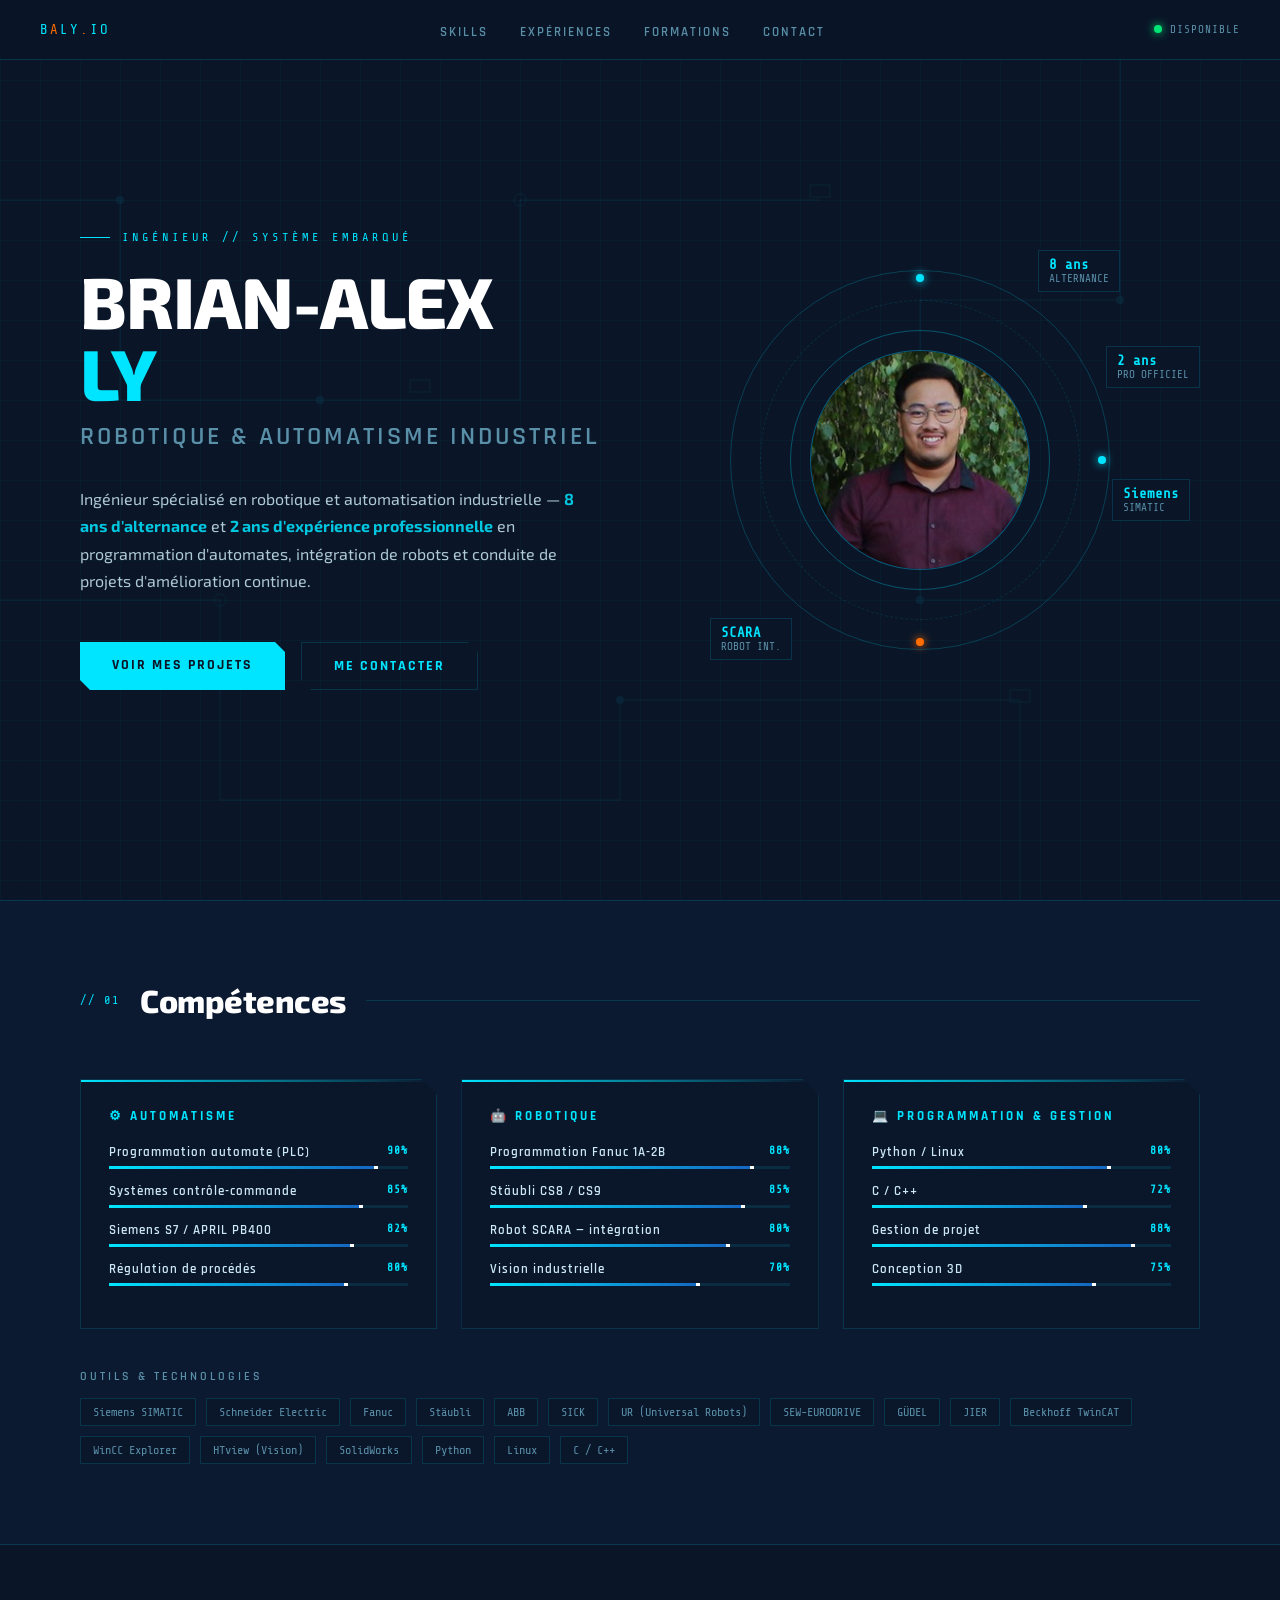
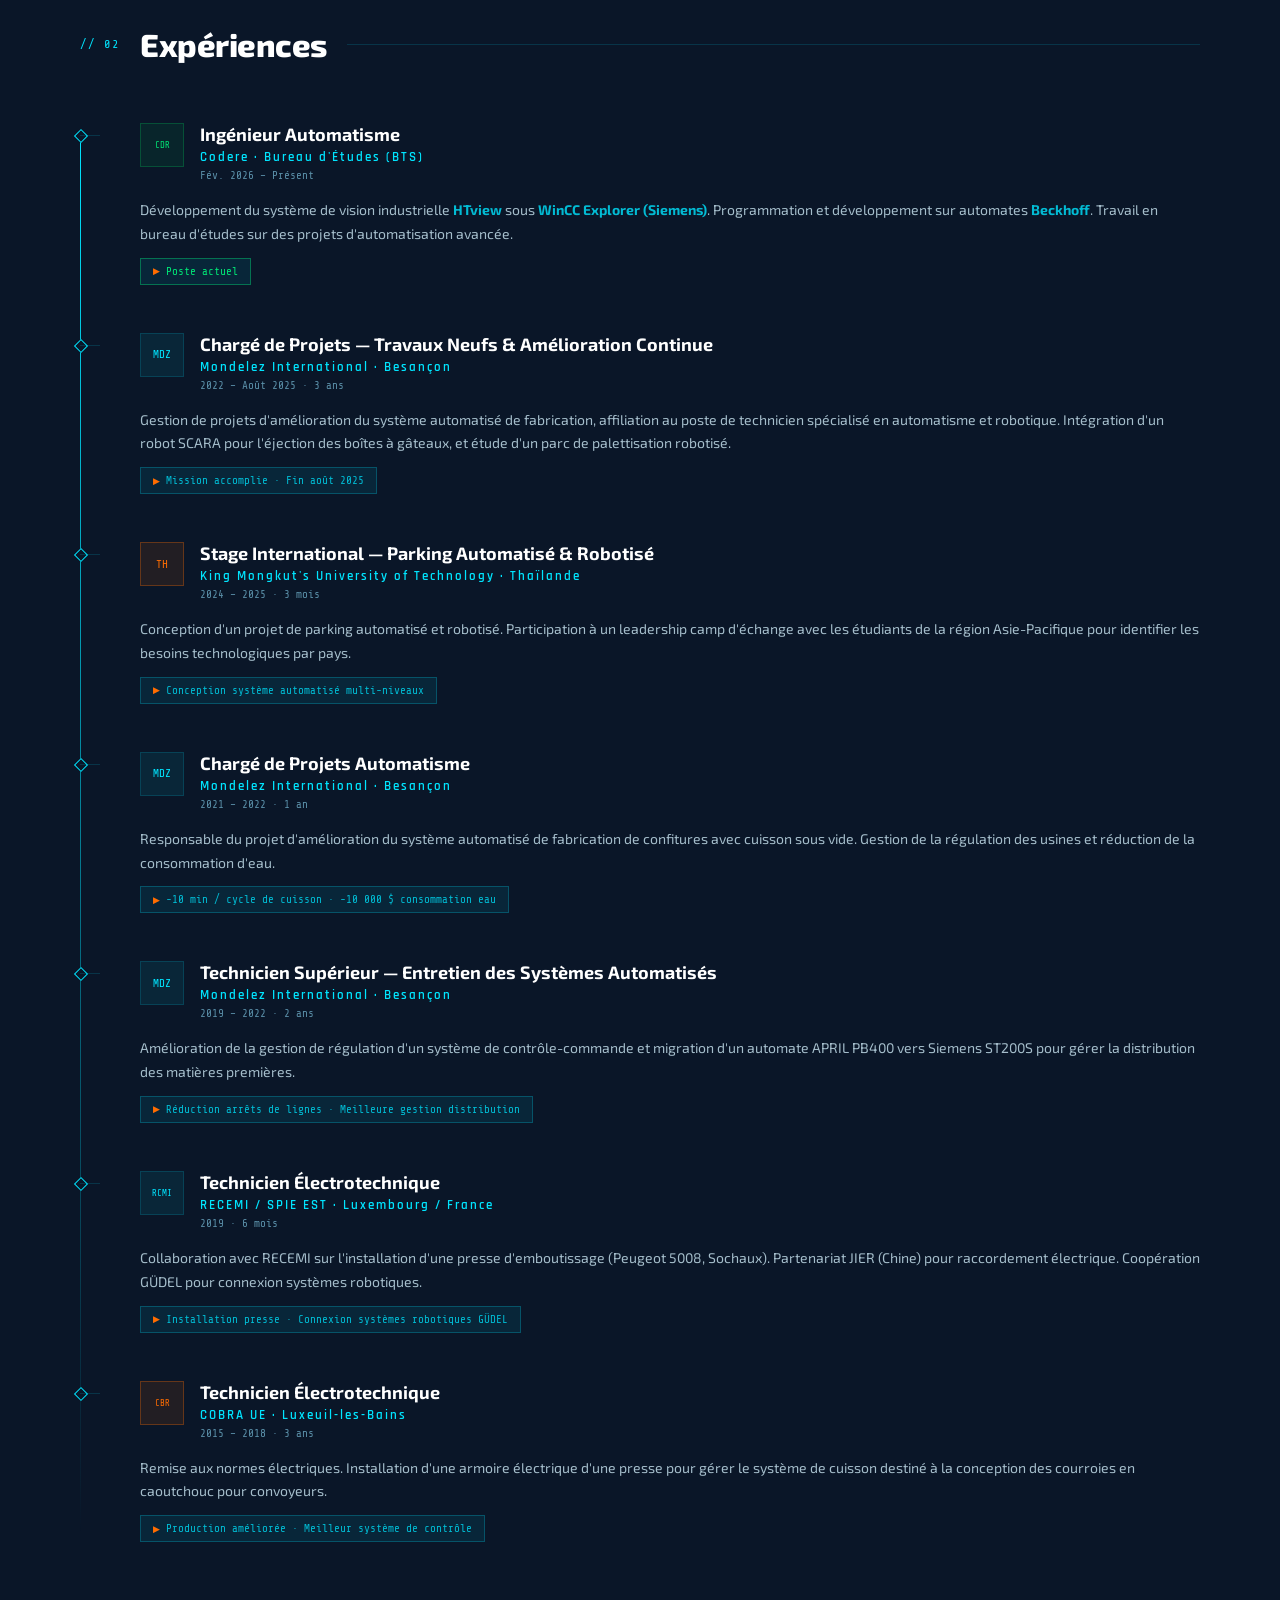
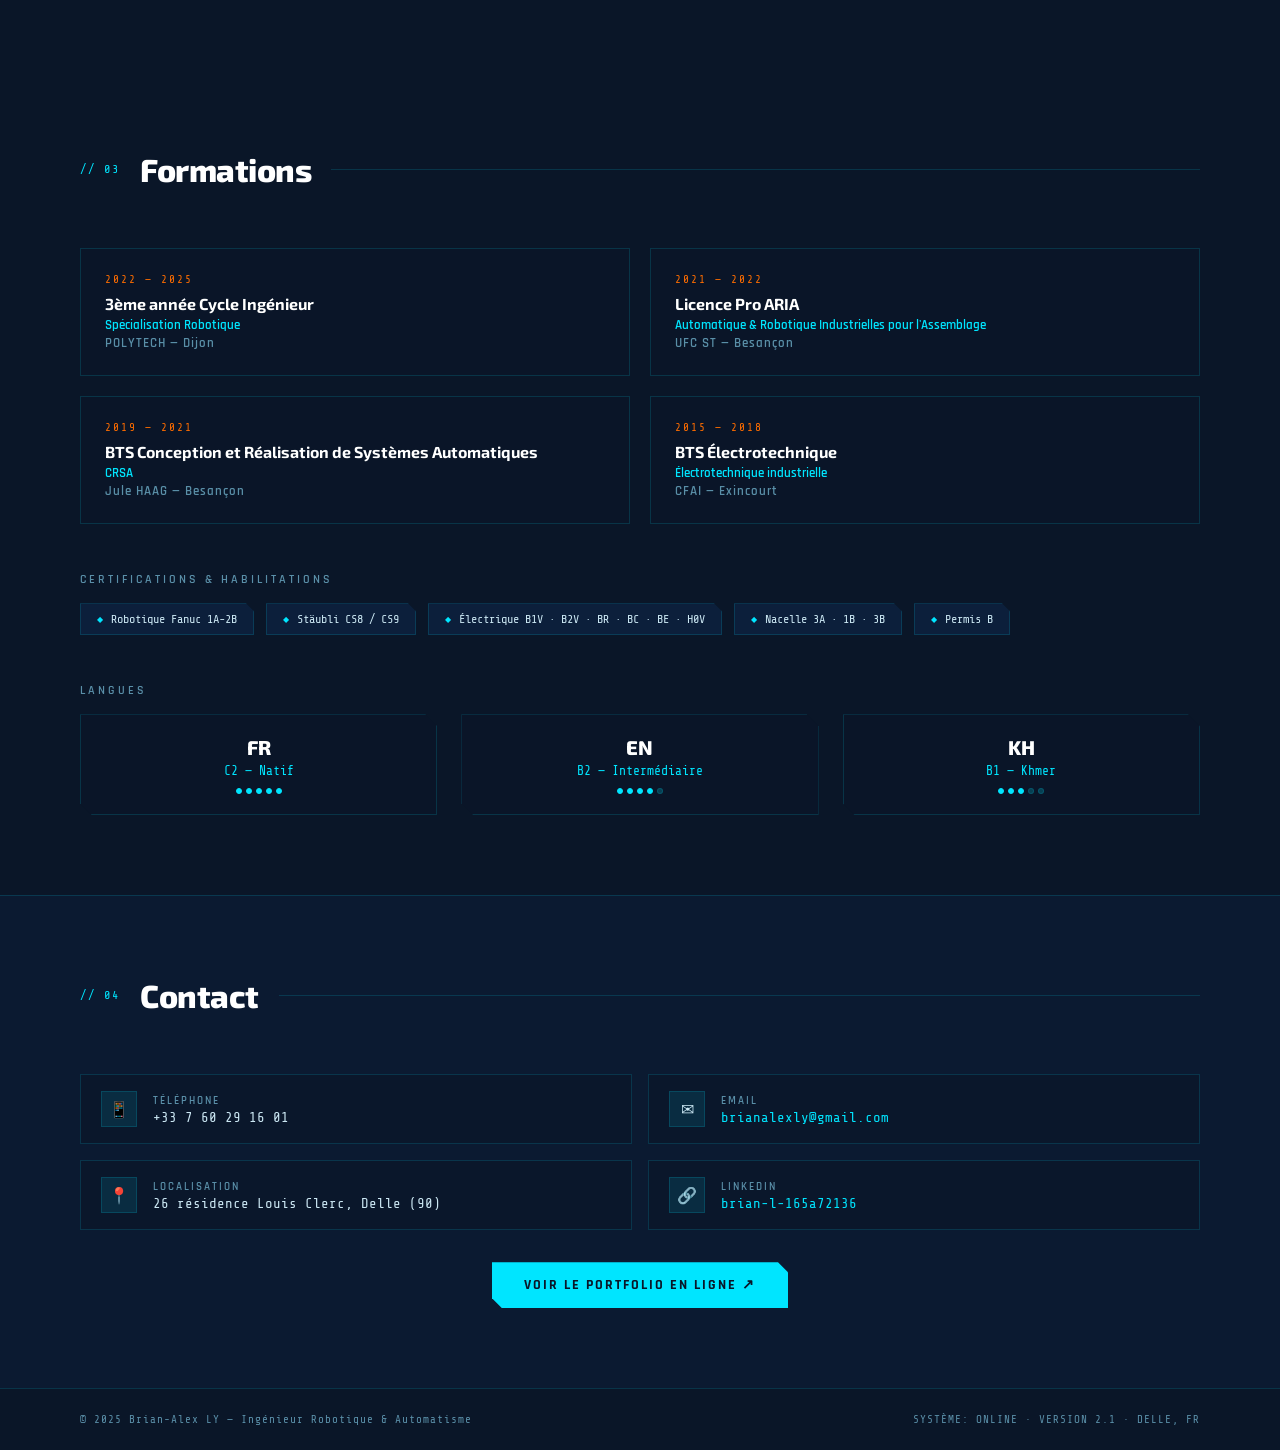
==== commit c29465e4: "Add files via upload" ====
--- a/Index.html
+++ b/Index.html
@@ -1071,6 +1071,9 @@
       <span class="tool-tag">SEW-EURODRIVE</span>
       <span class="tool-tag">GÜDEL</span>
       <span class="tool-tag">JIER</span>
+      <span class="tool-tag">Beckhoff TwinCAT</span>
+      <span class="tool-tag">WinCC Explorer</span>
+      <span class="tool-tag">HTview (Vision)</span>
       <span class="tool-tag">SolidWorks</span>
       <span class="tool-tag">Python</span>
       <span class="tool-tag">Linux</span>
@@ -1093,13 +1096,13 @@
       <div class="exp-header">
         <div class="exp-logo" style="background:rgba(0,180,80,0.1);border-color:rgba(0,180,80,0.3);color:#00e676;font-size:9px;">CDR</div>
         <div class="exp-meta">
-          <div class="exp-title">Chargé de Projets Automatisme &amp; Robotique</div>
-          <div class="exp-company">Codere · (depuis février 2026)</div>
+          <div class="exp-title">Ingénieur Automatisme</div>
+          <div class="exp-company">Codere · Bureau d'Études (BTS)</div>
           <div class="exp-period">Fév. 2026 – Présent</div>
         </div>
       </div>
       <p class="exp-body">
-        Prise de poste en tant que chargé de projets en automatisme et robotique. Mise en œuvre de solutions d'automatisation industrielle et de robotique avancée dans un contexte Industrie 4.0.
+        Développement du système de vision industrielle <strong style="color:var(--cyan)">HTview</strong> sous <strong style="color:var(--cyan)">WinCC Explorer (Siemens)</strong>. Programmation et développement sur automates <strong style="color:var(--cyan)">Beckhoff</strong>. Travail en bureau d'études sur des projets d'automatisation avancée.
       </p>
       <span class="result-badge" style="border-color:rgba(0,230,118,0.4);color:#00e676;">Poste actuel</span>
     </div>
@@ -1110,13 +1113,13 @@
         <div class="exp-meta">
           <div class="exp-title">Chargé de Projets — Travaux Neufs &amp; Amélioration Continue</div>
           <div class="exp-company">Mondelez International · Besançon</div>
-          <div class="exp-period">2022 – 2026 · 3+ ans</div>
+          <div class="exp-period">2022 – Août 2025 · 3 ans</div>
         </div>
       </div>
       <p class="exp-body">
         Gestion de projets d'amélioration du système automatisé de fabrication, affiliation au poste de technicien spécialisé en automatisme et robotique. Intégration d'un robot SCARA pour l'éjection des boîtes à gâteaux, et étude d'un parc de palettisation robotisé.
       </p>
-      <span class="result-badge">Résultats en cours</span>
+      <span class="result-badge">Mission accomplie · Fin août 2025</span>
     </div>
 
     <div class="timeline-item fade-in" style="transition-delay:0.1s">
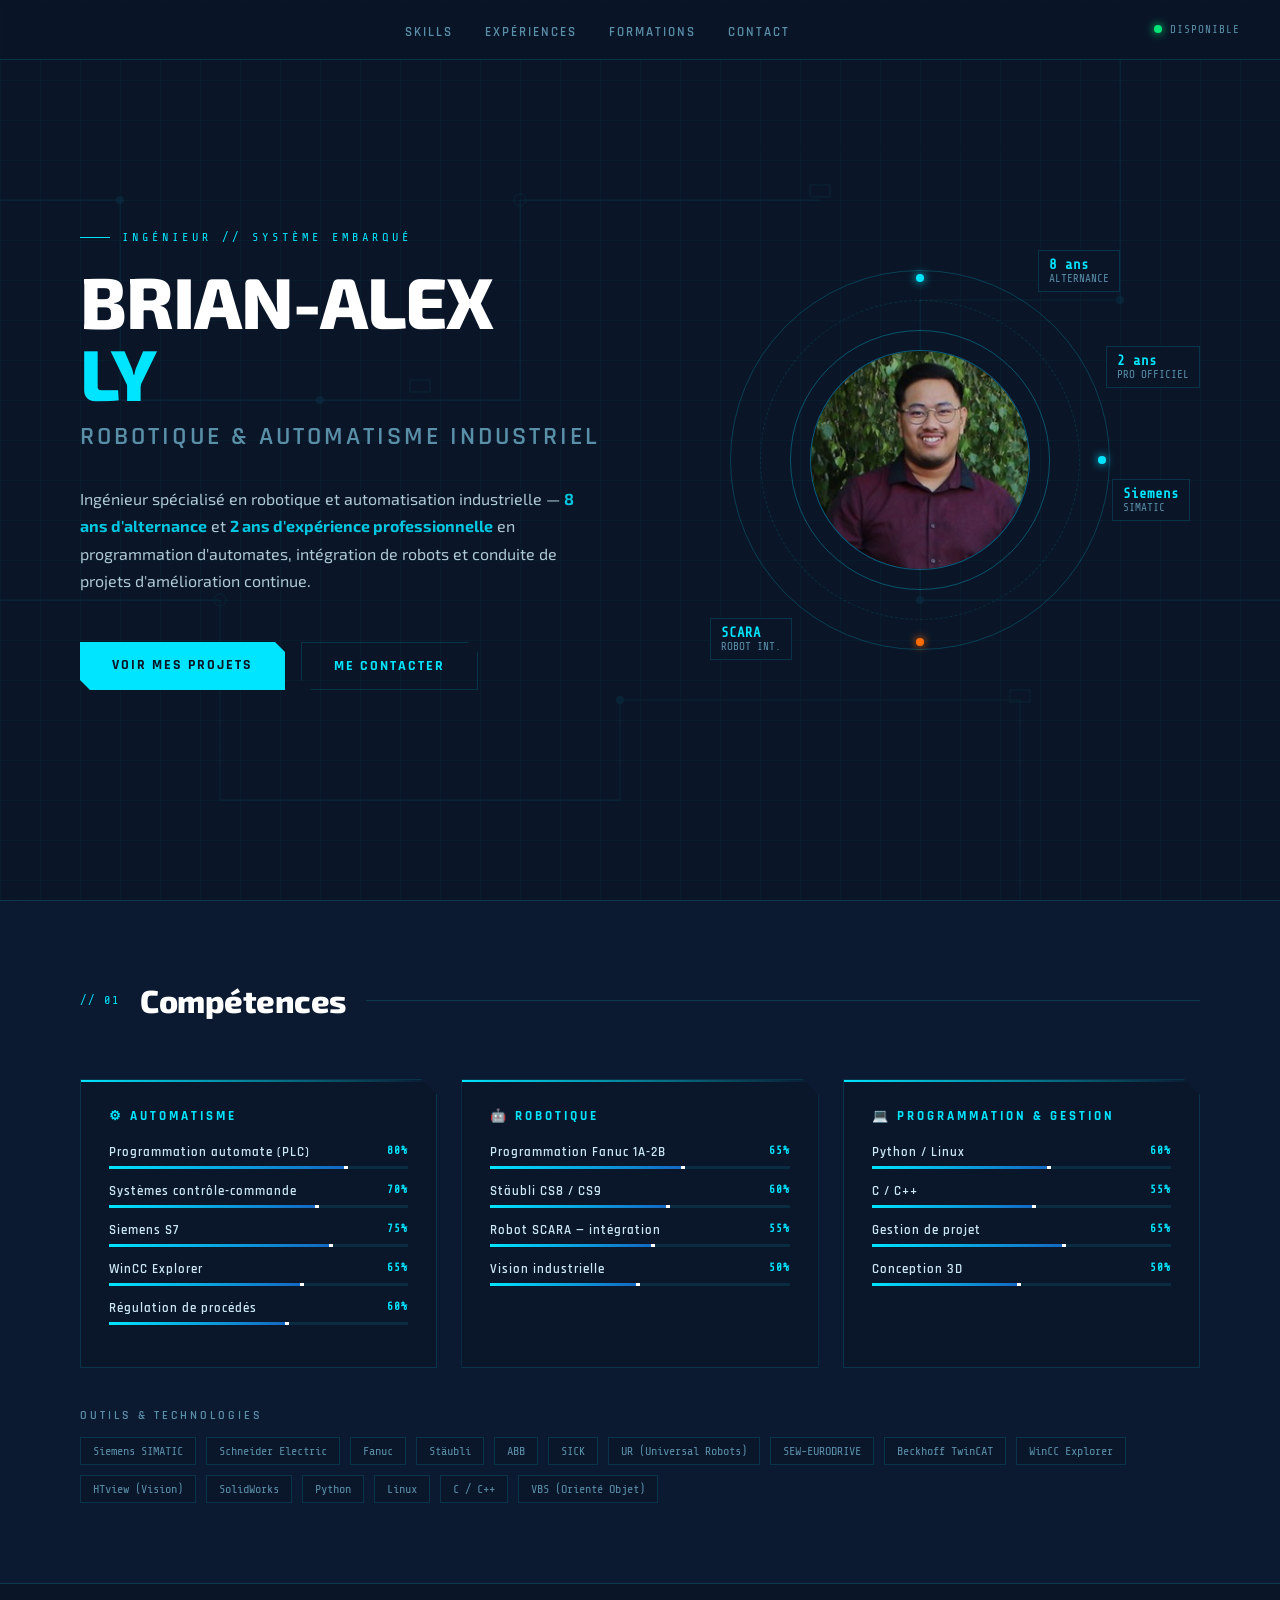
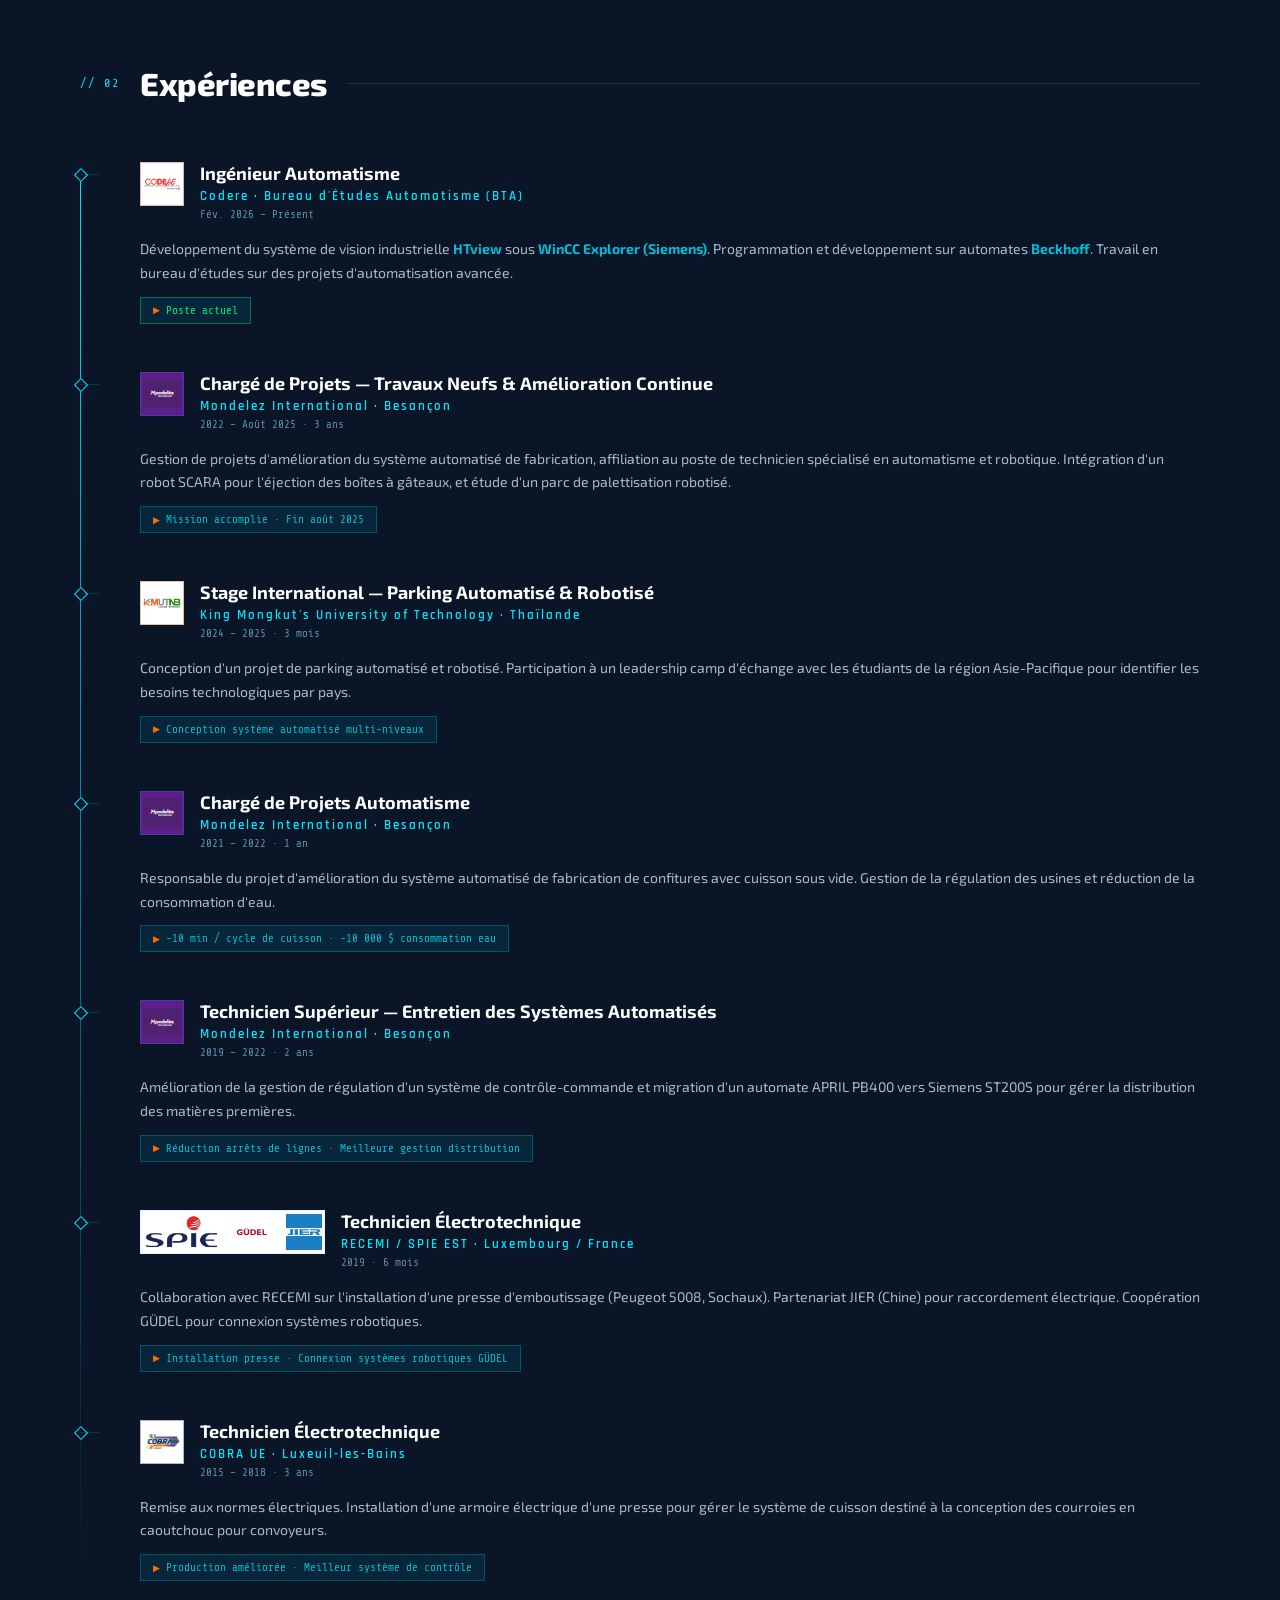
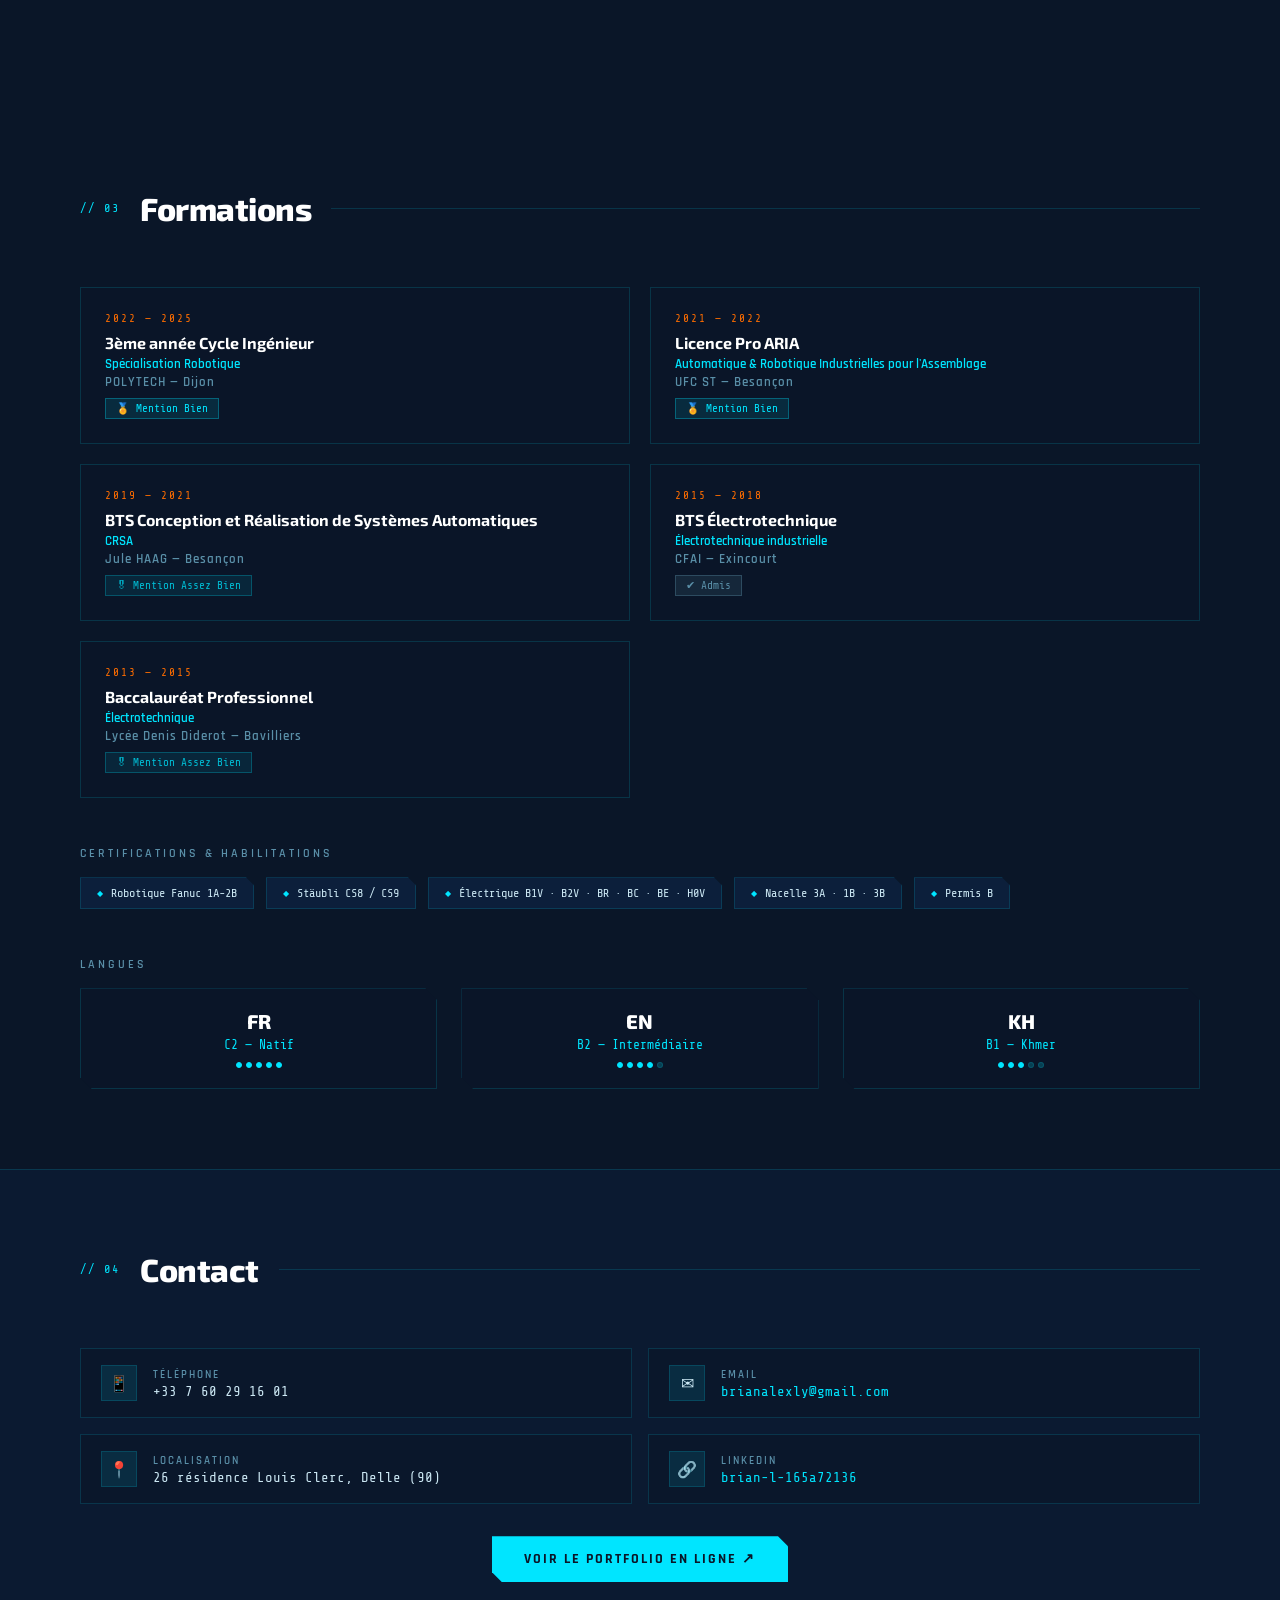
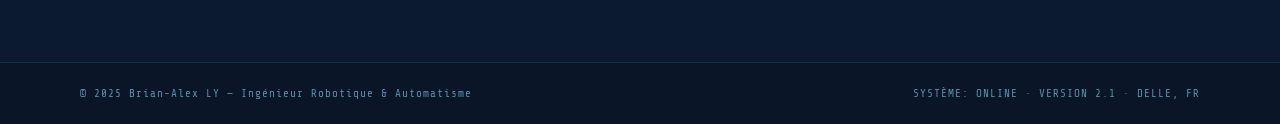
==== commit 0b03e6ce: "Add files via upload" ====
--- a/Index.html
+++ b/Index.html
@@ -927,7 +927,7 @@
 
 <!-- Navigation -->
 <nav>
-  <div class="nav-logo">B<span>A</span>LY<span>.</span>IO</div>
+  <div class="nav-logo"></div>
   <ul>
     <li><a href="#competences">Skills</a></li>
     <li><a href="#experience">Expériences</a></li>
@@ -999,60 +999,64 @@
     <div class="skill-category fade-in">
       <div class="skill-cat-title">⚙ Automatisme</div>
       <div class="skill-item">
-        <div class="skill-name">Programmation automate (PLC) <span class="skill-pct">90%</span></div>
-        <div class="skill-bar"><div class="skill-fill" data-width="90" style="width:0%"></div></div>
+        <div class="skill-name">Programmation automate (PLC) <span class="skill-pct">80%</span></div>
+        <div class="skill-bar"><div class="skill-fill" data-width="80" style="width:0%"></div></div>
       </div>
       <div class="skill-item">
-        <div class="skill-name">Systèmes contrôle-commande <span class="skill-pct">85%</span></div>
-        <div class="skill-bar"><div class="skill-fill" data-width="85" style="width:0%"></div></div>
+        <div class="skill-name">Systèmes contrôle-commande <span class="skill-pct">70%</span></div>
+        <div class="skill-bar"><div class="skill-fill" data-width="70" style="width:0%"></div></div>
       </div>
       <div class="skill-item">
-        <div class="skill-name">Siemens S7 / APRIL PB400 <span class="skill-pct">82%</span></div>
-        <div class="skill-bar"><div class="skill-fill" data-width="82" style="width:0%"></div></div>
+        <div class="skill-name">Siemens S7 <span class="skill-pct">75%</span></div>
+        <div class="skill-bar"><div class="skill-fill" data-width="75" style="width:0%"></div></div>
       </div>
       <div class="skill-item">
-        <div class="skill-name">Régulation de procédés <span class="skill-pct">80%</span></div>
-        <div class="skill-bar"><div class="skill-fill" data-width="80" style="width:0%"></div></div>
+        <div class="skill-name">WinCC Explorer <span class="skill-pct">65%</span></div>
+        <div class="skill-bar"><div class="skill-fill" data-width="65" style="width:0%"></div></div>
+      </div>
+      <div class="skill-item">
+        <div class="skill-name">Régulation de procédés <span class="skill-pct">60%</span></div>
+        <div class="skill-bar"><div class="skill-fill" data-width="60" style="width:0%"></div></div>
       </div>
     </div>
 
     <div class="skill-category fade-in" style="transition-delay:0.1s">
       <div class="skill-cat-title">🤖 Robotique</div>
       <div class="skill-item">
-        <div class="skill-name">Programmation Fanuc 1A-2B <span class="skill-pct">88%</span></div>
-        <div class="skill-bar"><div class="skill-fill" data-width="88" style="width:0%"></div></div>
+        <div class="skill-name">Programmation Fanuc 1A-2B <span class="skill-pct">65%</span></div>
+        <div class="skill-bar"><div class="skill-fill" data-width="65" style="width:0%"></div></div>
       </div>
       <div class="skill-item">
-        <div class="skill-name">Stäubli CS8 / CS9 <span class="skill-pct">85%</span></div>
-        <div class="skill-bar"><div class="skill-fill" data-width="85" style="width:0%"></div></div>
+        <div class="skill-name">Stäubli CS8 / CS9 <span class="skill-pct">60%</span></div>
+        <div class="skill-bar"><div class="skill-fill" data-width="60" style="width:0%"></div></div>
       </div>
       <div class="skill-item">
-        <div class="skill-name">Robot SCARA — intégration <span class="skill-pct">80%</span></div>
-        <div class="skill-bar"><div class="skill-fill" data-width="80" style="width:0%"></div></div>
+        <div class="skill-name">Robot SCARA — intégration <span class="skill-pct">55%</span></div>
+        <div class="skill-bar"><div class="skill-fill" data-width="55" style="width:0%"></div></div>
       </div>
       <div class="skill-item">
-        <div class="skill-name">Vision industrielle <span class="skill-pct">70%</span></div>
-        <div class="skill-bar"><div class="skill-fill" data-width="70" style="width:0%"></div></div>
+        <div class="skill-name">Vision industrielle <span class="skill-pct">50%</span></div>
+        <div class="skill-bar"><div class="skill-fill" data-width="50" style="width:0%"></div></div>
       </div>
     </div>
 
     <div class="skill-category fade-in" style="transition-delay:0.2s">
       <div class="skill-cat-title">💻 Programmation &amp; Gestion</div>
       <div class="skill-item">
-        <div class="skill-name">Python / Linux <span class="skill-pct">80%</span></div>
-        <div class="skill-bar"><div class="skill-fill" data-width="80" style="width:0%"></div></div>
+        <div class="skill-name">Python / Linux <span class="skill-pct">60%</span></div>
+        <div class="skill-bar"><div class="skill-fill" data-width="60" style="width:0%"></div></div>
       </div>
       <div class="skill-item">
-        <div class="skill-name">C / C++ <span class="skill-pct">72%</span></div>
-        <div class="skill-bar"><div class="skill-fill" data-width="72" style="width:0%"></div></div>
+        <div class="skill-name">C / C++ <span class="skill-pct">55%</span></div>
+        <div class="skill-bar"><div class="skill-fill" data-width="55" style="width:0%"></div></div>
       </div>
       <div class="skill-item">
-        <div class="skill-name">Gestion de projet <span class="skill-pct">88%</span></div>
-        <div class="skill-bar"><div class="skill-fill" data-width="88" style="width:0%"></div></div>
+        <div class="skill-name">Gestion de projet <span class="skill-pct">65%</span></div>
+        <div class="skill-bar"><div class="skill-fill" data-width="65" style="width:0%"></div></div>
       </div>
       <div class="skill-item">
-        <div class="skill-name">Conception 3D <span class="skill-pct">75%</span></div>
-        <div class="skill-bar"><div class="skill-fill" data-width="75" style="width:0%"></div></div>
+        <div class="skill-name">Conception 3D <span class="skill-pct">50%</span></div>
+        <div class="skill-bar"><div class="skill-fill" data-width="50" style="width:0%"></div></div>
       </div>
     </div>
   </div>
@@ -1069,8 +1073,6 @@
       <span class="tool-tag">SICK</span>
       <span class="tool-tag">UR (Universal Robots)</span>
       <span class="tool-tag">SEW-EURODRIVE</span>
-      <span class="tool-tag">GÜDEL</span>
-      <span class="tool-tag">JIER</span>
       <span class="tool-tag">Beckhoff TwinCAT</span>
       <span class="tool-tag">WinCC Explorer</span>
       <span class="tool-tag">HTview (Vision)</span>
@@ -1078,6 +1080,7 @@
       <span class="tool-tag">Python</span>
       <span class="tool-tag">Linux</span>
       <span class="tool-tag">C / C++</span>
+      <span class="tool-tag">VBS (Orienté Objet)</span>
     </div>
   </div>
 </section>
@@ -1094,10 +1097,12 @@
 
     <div class="timeline-item fade-in">
       <div class="exp-header">
-        <div class="exp-logo" style="background:rgba(0,180,80,0.1);border-color:rgba(0,180,80,0.3);color:#00e676;font-size:9px;">CDR</div>
+        <div class="exp-logo" style="background:#fff;padding:3px;overflow:hidden;border-color:rgba(200,0,0,0.3);">
+          <img src="[data-uri]" alt="Codere" style="width:38px;height:38px;object-fit:contain;" />
+        </div>
         <div class="exp-meta">
           <div class="exp-title">Ingénieur Automatisme</div>
-          <div class="exp-company">Codere · Bureau d'Études (BTS)</div>
+          <div class="exp-company">Codere · Bureau d'Études Automatisme (BTA)</div>
           <div class="exp-period">Fév. 2026 – Présent</div>
         </div>
       </div>
@@ -1109,7 +1114,9 @@
 
     <div class="timeline-item fade-in">
       <div class="exp-header">
-        <div class="exp-logo">MDZ</div>
+        <div class="exp-logo" style="background:#5c1f8a;padding:3px;overflow:hidden;">
+          <img src="[data-uri]" alt="Mondelez" style="width:38px;height:38px;object-fit:contain;" />
+        </div>
         <div class="exp-meta">
           <div class="exp-title">Chargé de Projets — Travaux Neufs &amp; Amélioration Continue</div>
           <div class="exp-company">Mondelez International · Besançon</div>
@@ -1124,7 +1131,9 @@
 
     <div class="timeline-item fade-in" style="transition-delay:0.1s">
       <div class="exp-header">
-        <div class="exp-logo" style="background:rgba(255,109,0,0.1);border-color:rgba(255,109,0,0.3);color:var(--orange);">TH</div>
+        <div class="exp-logo" style="background:#fff;padding:3px;overflow:hidden;border-color:rgba(200,100,0,0.4);">
+          <img src="[data-uri]" alt="KMUTNB" style="width:38px;height:38px;object-fit:contain;" />
+        </div>
         <div class="exp-meta">
           <div class="exp-title">Stage International — Parking Automatisé &amp; Robotisé</div>
           <div class="exp-company">King Mongkut's University of Technology · Thaïlande</div>
@@ -1139,7 +1148,9 @@
 
     <div class="timeline-item fade-in" style="transition-delay:0.15s">
       <div class="exp-header">
-        <div class="exp-logo">MDZ</div>
+        <div class="exp-logo" style="background:#5c1f8a;padding:3px;overflow:hidden;">
+          <img src="[data-uri]" alt="Mondelez" style="width:38px;height:38px;object-fit:contain;" />
+        </div>
         <div class="exp-meta">
           <div class="exp-title">Chargé de Projets Automatisme</div>
           <div class="exp-company">Mondelez International · Besançon</div>
@@ -1154,7 +1165,9 @@
 
     <div class="timeline-item fade-in" style="transition-delay:0.2s">
       <div class="exp-header">
-        <div class="exp-logo">MDZ</div>
+        <div class="exp-logo" style="background:#5c1f8a;padding:3px;overflow:hidden;">
+          <img src="[data-uri]" alt="Mondelez" style="width:38px;height:38px;object-fit:contain;" />
+        </div>
         <div class="exp-meta">
           <div class="exp-title">Technicien Supérieur — Entretien des Systèmes Automatisés</div>
           <div class="exp-company">Mondelez International · Besançon</div>
@@ -1169,7 +1182,11 @@
 
     <div class="timeline-item fade-in" style="transition-delay:0.25s">
       <div class="exp-header">
-        <div class="exp-logo" style="font-size:9px;">RCMI</div>
+        <div class="exp-logo" style="background:#fff;padding:2px;overflow:hidden;width:auto;min-width:130px;display:flex;align-items:center;justify-content:center;gap:4px;">
+          <img src="[data-uri]" alt="SPIE" style="height:36px;width:auto;object-fit:contain;" />
+          <img src="[data-uri]" alt="Güdel" style="height:36px;width:auto;object-fit:contain;" />
+          <img src="[data-uri]" alt="JIER" style="height:36px;width:auto;object-fit:contain;" />
+        </div>
         <div class="exp-meta">
           <div class="exp-title">Technicien Électrotechnique</div>
           <div class="exp-company">RECEMI / SPIE EST · Luxembourg / France</div>
@@ -1184,7 +1201,9 @@
 
     <div class="timeline-item fade-in" style="transition-delay:0.3s">
       <div class="exp-header">
-        <div class="exp-logo" style="font-size:9px;background:rgba(255,109,0,0.1);border-color:rgba(255,109,0,0.3);color:var(--orange);">CBR</div>
+        <div class="exp-logo" style="background:#fff;padding:3px;overflow:hidden;border-color:rgba(0,0,150,0.3);">
+          <img src="[data-uri]" alt="Cobra Group" style="width:38px;height:38px;object-fit:contain;" />
+        </div>
         <div class="exp-meta">
           <div class="exp-title">Technicien Électrotechnique</div>
           <div class="exp-company">COBRA UE · Luxeuil-les-Bains</div>
@@ -1214,24 +1233,36 @@
       <div class="edu-degree">3ème année Cycle Ingénieur</div>
       <div style="font-size:13px;color:var(--cyan);margin:4px 0 2px;font-family:'Rajdhani',sans-serif;font-weight:600;">Spécialisation Robotique</div>
       <div class="edu-school">POLYTECH — Dijon</div>
+      <div style="margin-top:8px;display:inline-block;background:rgba(0,229,255,0.1);border:1px solid rgba(0,229,255,0.3);padding:3px 10px;font-family:'Share Tech Mono',monospace;font-size:11px;color:var(--cyan);">🏅 Mention Bien</div>
     </div>
     <div class="edu-card fade-in" style="transition-delay:0.05s">
       <div class="edu-year">2021 — 2022</div>
       <div class="edu-degree">Licence Pro ARIA</div>
       <div style="font-size:13px;color:var(--cyan);margin:4px 0 2px;font-family:'Rajdhani',sans-serif;font-weight:600;">Automatique &amp; Robotique Industrielles pour l'Assemblage</div>
       <div class="edu-school">UFC ST — Besançon</div>
+      <div style="margin-top:8px;display:inline-block;background:rgba(0,229,255,0.1);border:1px solid rgba(0,229,255,0.3);padding:3px 10px;font-family:'Share Tech Mono',monospace;font-size:11px;color:var(--cyan);">🏅 Mention Bien</div>
     </div>
     <div class="edu-card fade-in" style="transition-delay:0.1s">
       <div class="edu-year">2019 — 2021</div>
       <div class="edu-degree">BTS Conception et Réalisation de Systèmes Automatiques</div>
       <div style="font-size:13px;color:var(--cyan);margin:4px 0 2px;font-family:'Rajdhani',sans-serif;font-weight:600;">CRSA</div>
       <div class="edu-school">Jule HAAG — Besançon</div>
+      <div style="margin-top:8px;display:inline-block;background:rgba(0,188,212,0.1);border:1px solid rgba(0,188,212,0.3);padding:3px 10px;font-family:'Share Tech Mono',monospace;font-size:11px;color:var(--accent);">🎖 Mention Assez Bien</div>
     </div>
     <div class="edu-card fade-in" style="transition-delay:0.15s">
       <div class="edu-year">2015 — 2018</div>
       <div class="edu-degree">BTS Électrotechnique</div>
       <div style="font-size:13px;color:var(--cyan);margin:4px 0 2px;font-family:'Rajdhani',sans-serif;font-weight:600;">Électrotechnique industrielle</div>
       <div class="edu-school">CFAI — Exincourt</div>
+      <div style="margin-top:8px;display:inline-block;background:rgba(90,143,168,0.15);border:1px solid rgba(90,143,168,0.35);padding:3px 10px;font-family:'Share Tech Mono',monospace;font-size:11px;color:var(--muted);">✔ Admis</div>
+    </div>
+
+    <div class="edu-card fade-in" style="transition-delay:0.2s">
+      <div class="edu-year">2013 — 2015</div>
+      <div class="edu-degree">Baccalauréat Professionnel</div>
+      <div style="font-size:13px;color:var(--cyan);margin:4px 0 2px;font-family:'Rajdhani',sans-serif;font-weight:600;">Électrotechnique</div>
+      <div class="edu-school">Lycée Denis Diderot — Bavilliers</div>
+      <div style="margin-top:8px;display:inline-block;background:rgba(0,188,212,0.1);border:1px solid rgba(0,188,212,0.3);padding:3px 10px;font-family:'Share Tech Mono',monospace;font-size:11px;color:var(--accent);">🎖 Mention Assez Bien</div>
     </div>
   </div>
 
